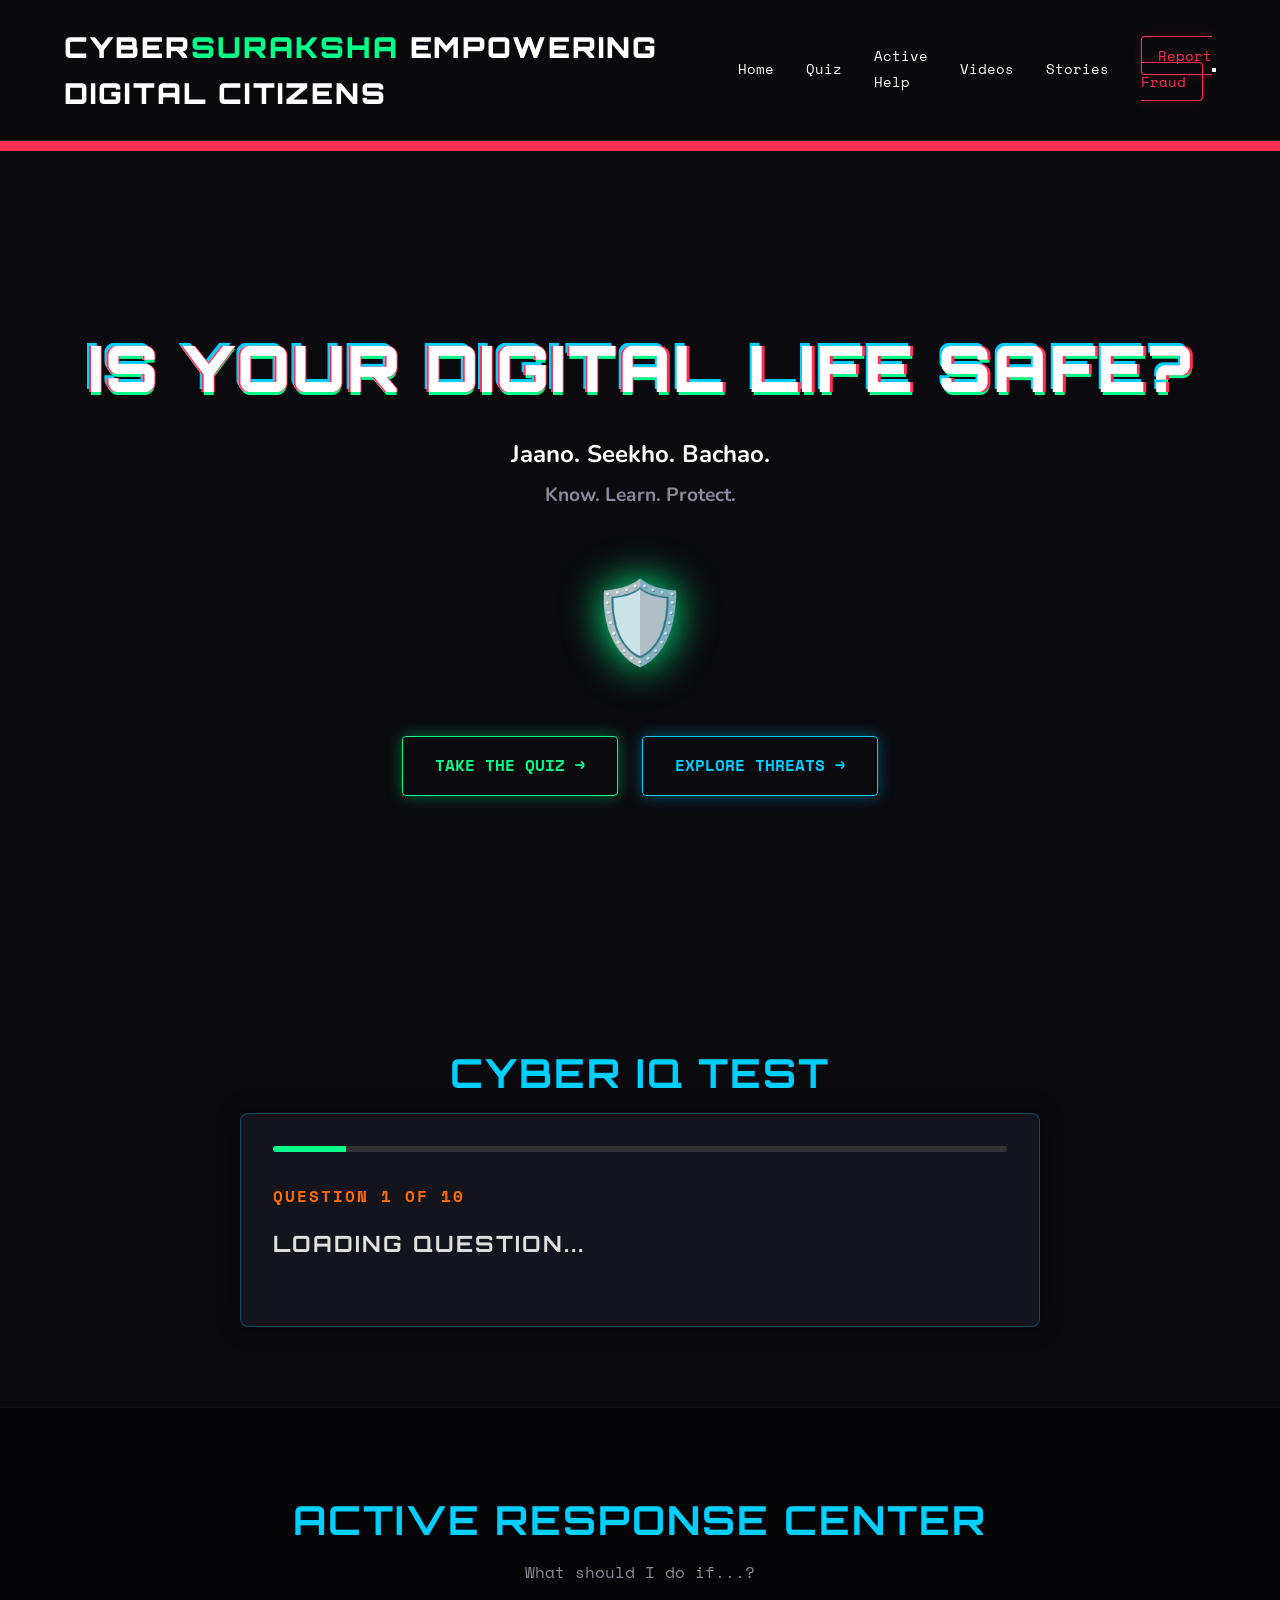
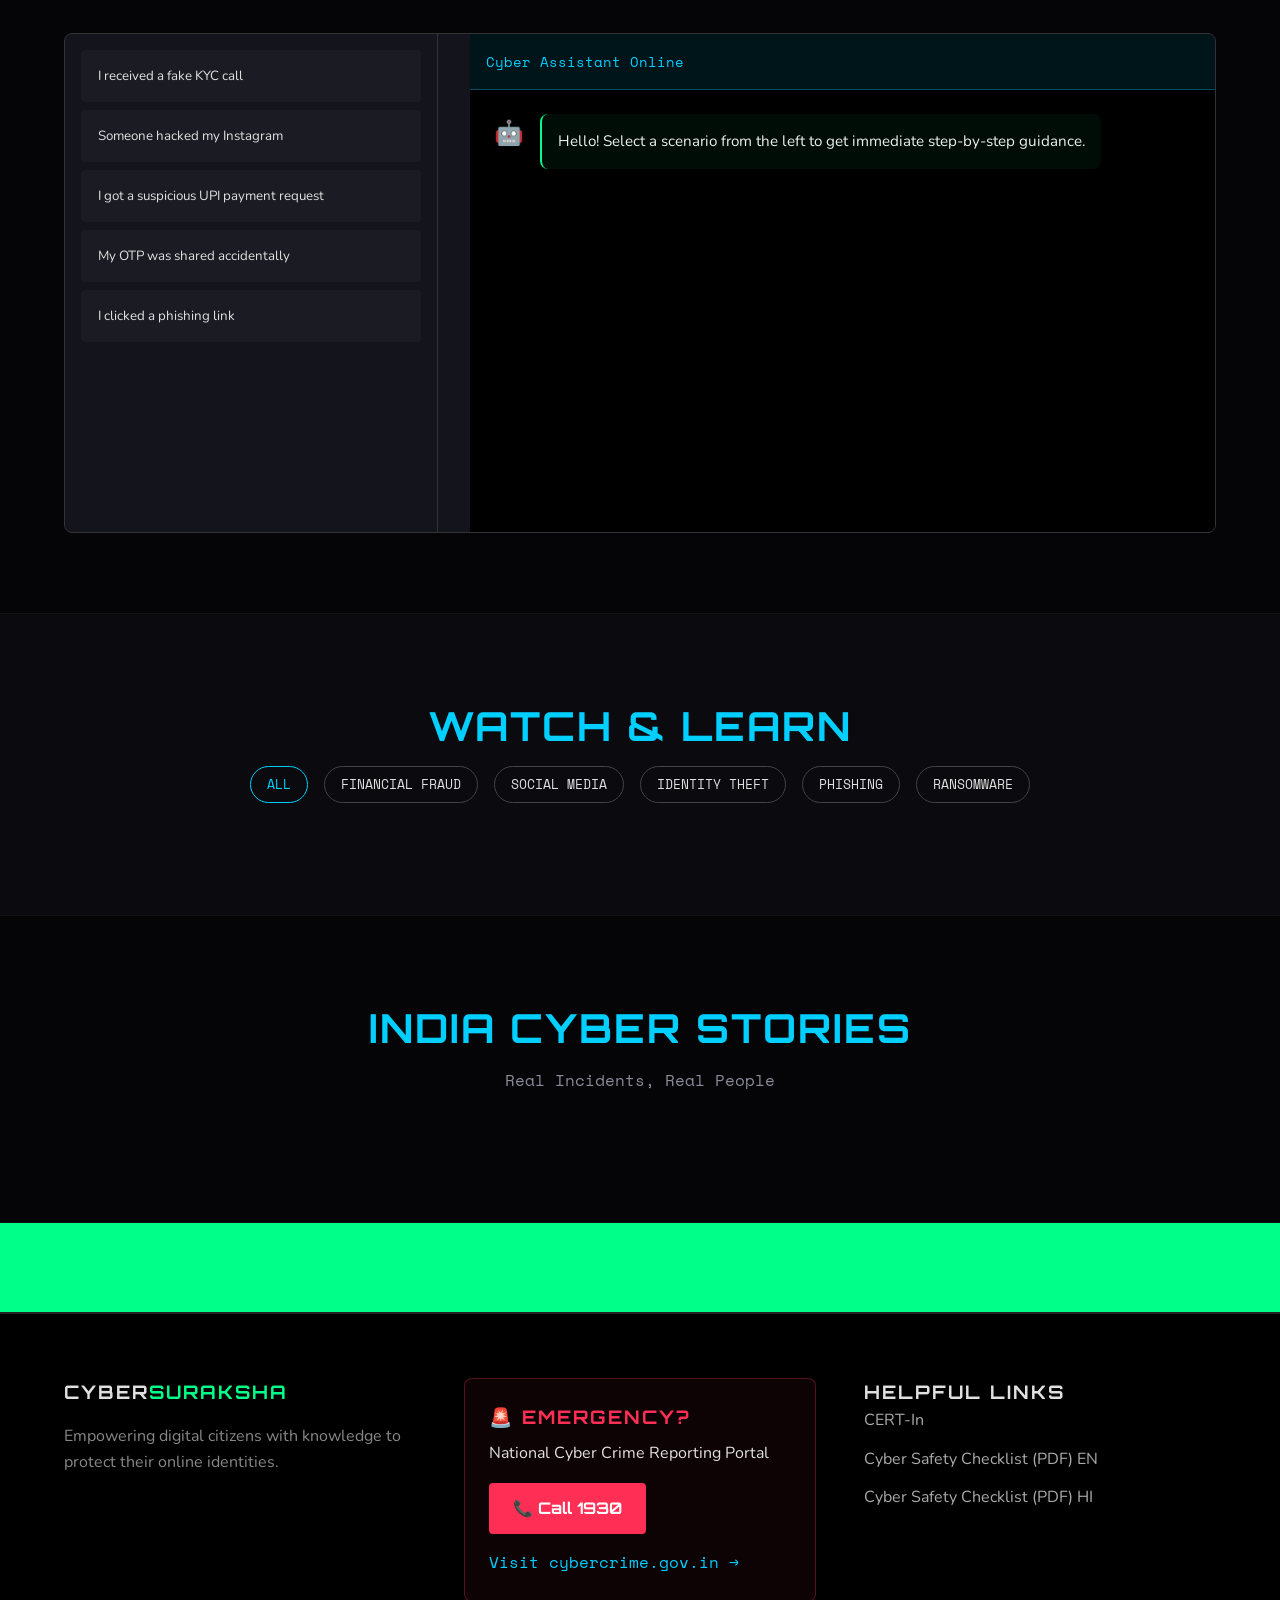
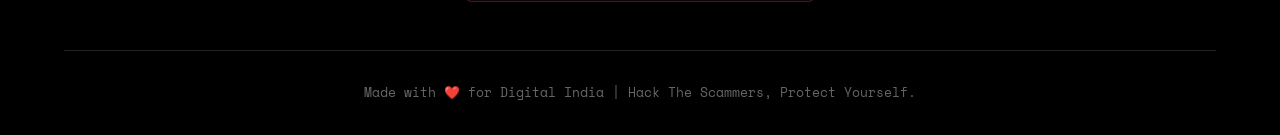
==== index.html @ 1063bbe3 "Move files to root for GitHub Pages" ====
<!DOCTYPE html>
<html lang="en">
<head>
  <!-- Character Encoding and Viewport -->
  <meta charset="UTF-8">
  <meta name="viewport" content="width=device-width, initial-scale=1.0">
  
  <!-- SEO and Meta Information -->
  <title>CyberSuraksha | Is Your Digital Life Safe?</title>
  <meta name="description" content="CyberSuraksha empowers digital citizens with knowledge to protect their online identities. Take our Cyber IQ test, learn about digital threats, and get instant help with cyber emergencies.">
  <meta name="keywords" content="cybersecurity, digital safety, phishing prevention, cyber fraud, India cybercrime">
  <meta name="author" content="CyberSuraksha Team">
  <meta name="theme-color" content="#1a1a2e">
  
  <!-- Favicon -->
  <link rel="icon" type="image/x-icon" href="favicon.ico">
  <link rel="apple-touch-icon" href="favicon.ico">
  
  <!-- Open Graph Meta Tags for Social Sharing -->
  <meta property="og:title" content="CyberSuraksha | Is Your Digital Life Safe?">
  <meta property="og:description" content="Learn cybersecurity tips and protect yourself from digital threats.">
  <meta property="og:type" content="website">
  
  <!-- Preconnect to External Fonts for Performance -->
  <link rel="preconnect" href="https://fonts.googleapis.com">
  <link rel="preconnect" href="https://fonts.gstatic.com" crossorigin>
  <link href="https://fonts.googleapis.com/css2?family=Orbitron:wght@400;700;900&family=Space+Mono:ital,wght@0,400;0,700;1,400&family=Nunito:wght@300;400;600;800&display=swap" rel="stylesheet">
  
  <!-- Font Awesome Icons -->
  <link rel="stylesheet" href="https://cdnjs.cloudflare.com/ajax/libs/font-awesome/6.4.0/css/all.min.css" integrity="sha512-..." crossorigin="anonymous">
  
  <!-- Main Stylesheet -->
  <link rel="stylesheet" href="style.css">
  
  <!-- Skip to Main Content Link for Accessibility -->
  <style>
    .skip-to-main {
      position: absolute;
      top: -40px;
      left: 0;
      background: #000;
      color: white;
      padding: 8px;
      text-decoration: none;
      z-index: 100;
    }
    .skip-to-main:focus {
      top: 0;
    }
  </style>
</head>
<body>
  <!-- Skip to Main Content Link -->
  <a href="#main-content" class="skip-to-main">Skip to main content</a>
  
  <!-- Matrix Background Canvas -->
  <canvas id="matrixCanvas" aria-hidden="true"></canvas>

  <!-- Navigation Bar with Semantic HTML and Accessibility -->
  <nav class="navbar" role="navigation" aria-label="Main navigation">
    <div class="logo-container">
      <header>
        <h1 id="site-logo" class="logo">
          Cyber<span class="accent">Suraksha</span>
          <span class="tagline">Empowering Digital Citizens</span>
        </h1>
      </header>
    </div>
    
    <!-- Navigation Links -->
    <ul class="nav-links" role="menubar">
      <li role="none"><a href="#home" role="menuitem">Home</a></li>
      <li role="none"><a href="#quiz" role="menuitem">Quiz</a></li>
      <li role="none"><a href="#help" role="menuitem">Active Help</a></li>
      <li role="none"><a href="#videos" role="menuitem">Videos</a></li>
      <li role="none"><a href="#stories" role="menuitem">Stories</a></li>
      <li role="none"><a href="#report" class="btn-report" role="menuitem">Report Fraud</a></li>
    </ul>
    
    <!-- Mobile Menu Toggle with ARIA -->
    <button class="menu-toggle" id="mobile-menu" aria-label="Toggle mobile menu" aria-expanded="false" aria-controls="nav-links">
      <span class="bar" aria-hidden="true"></span>
      <span class="bar" aria-hidden="true"></span>
      <span class="bar" aria-hidden="true"></span>
    </button>
  </nav>

  <!-- News Ticker Section with Dynamic Data -->
  <div class="ticker-wrap" role="region" aria-label="Cyber security alerts" aria-live="polite">
    <div class="ticker" id="ticker" data-ticker-items='[
      {"emoji": "🚨", "text": "₹1.25 lakh crore lost to cybercrime in India in 2023."},
      {"emoji": "⚠️", "text": "Phishing attacks increased by 45% this year."},
      {"emoji": "🔐", "text": "Never share your OTP with anyone, not even bank officials."},
      {"emoji": "🛑", "text": "Verify UPI IDs before making any payments."
    ]'>
      <!-- Ticker items will be generated dynamically by JavaScript -->
    </div>
  </div>

  <!-- Main Content Area -->
  <main id="main-content">
    
    <!-- Hero Section -->
    <section id="home" class="hero" role="region" aria-label="Hero section">
      <div class="hero-content">
        <h1 class="glitch" data-text="Is Your Digital Life Safe?" tabindex="0">Is Your Digital Life Safe?</h1>
        <h2 class="subheadline">Jaano. Seekho. Bachao. <br> <span class="dim">Know. Learn. Protect.</span></h2>
        <div class="shield-container">
          <div class="shield-icon glow" role="img" aria-label="Security shield icon">🛡️</div>
        </div>
        <div class="cta-group">
          <a href="#quiz" class="btn btn-primary" aria-label="Take the Cyber IQ Quiz">Take the Quiz →</a>
          <a href="#videos" class="btn btn-secondary" aria-label="Explore cyber threats and solutions">Explore Threats →</a>
        </div>
      </div>
    </section>

    <!-- Quiz Section -->
    <section id="quiz" class="section" role="region" aria-label="Cyber IQ Test quiz">
      <div class="container">
        <h2 class="section-title">Cyber IQ Test</h2>
        <div class="quiz-container">
          <div class="progress-bar-container">
            <div class="progress-bar" id="quiz-progress" role="progressbar" aria-valuenow="0" aria-valuemin="0" aria-valuemax="100" aria-label="Quiz progress"></div>
          </div>
          <div id="quiz-content">
            <div class="question-header">
              <h3>Question <span id="q-num" aria-live="polite">1</span> of 10</h3>
            </div>
            <h4 id="question-text" class="question-text" role="heading" aria-level="4">Loading question...</h4>
            <div id="options-container" class="options-grid" role="group" aria-label="Quiz answer options"></div>
            <div id="feedback" class="feedback hidden" role="alert" aria-live="assertive"></div>
          </div>
          <div id="quiz-result" class="hidden" role="region" aria-label="Quiz results"></div>
        </div>
      </div>
    </section>

    <!-- Active Response Center (Chatbot Section) -->
    <section id="help" class="section alt-bg" role="region" aria-label="Cyber response assistance">
      <div class="container">
        <h2 class="section-title">Active Response Center</h2>
        <p class="section-subtitle">What should I do if...?</p>
        
        <div class="chatbot-ui">
          <!-- Scenario Buttons with Semantic Grouping -->
          <div class="scenarios" role="group" aria-label="Cyber emergency scenarios">
            <button class="scenario-btn" data-scenario="kyc" aria-label="Get help if you received a fake KYC call">I received a fake KYC call</button>
            <button class="scenario-btn" data-scenario="insta" aria-label="Get help if someone hacked your Instagram">Someone hacked my Instagram</button>
            <button class="scenario-btn" data-scenario="upi" aria-label="Get help for suspicious UPI payment request">I got a suspicious UPI payment request</button>
            <button class="scenario-btn" data-scenario="otp" aria-label="Get help if your OTP was shared accidentally">My OTP was shared accidentally</button>
            <button class="scenario-btn" data-scenario="link" aria-label="Get help if you clicked a phishing link">I clicked a phishing link</button>
          </div>
          
          <!-- Chat Window -->
          <div class="chat-window">
            <div class="chat-header">Cyber Assistant Online</div>
            <div class="chat-messages" id="chat-messages" role="log" aria-label="Chat conversation">
              <div class="msg ai-msg" role="article">
                <span class="avatar" aria-label="AI assistant icon">🤖</span>
                <div class="msg-content">Hello! Select a scenario from the left to get immediate step-by-step guidance.</div>
              </div>
            </div>
            <div class="typing-indicator hidden" id="typing-indicator" aria-hidden="true" aria-label="AI is typing">
              <span></span><span></span><span></span>
            </div>
          </div>
        </div>
      </div>
    </section>

    <!-- Watch & Learn Videos Section -->
    <section id="videos" class="section" role="region" aria-label="Educational videos">
      <div class="container">
        <h2 class="section-title">Watch & Learn</h2>
        
        <!-- Filter Buttons with Accessibility -->
        <div class="filter-bar" role="toolbar" aria-label="Video category filters">
          <button class="filter-btn active" data-filter="all" aria-pressed="true">All</button>
          <button class="filter-btn" data-filter="financial" aria-pressed="false">Financial Fraud</button>
          <button class="filter-btn" data-filter="social" aria-pressed="false">Social Media</button>
          <button class="filter-btn" data-filter="identity" aria-pressed="false">Identity Theft</button>
          <button class="filter-btn" data-filter="phishing" aria-pressed="false">Phishing</button>
          <button class="filter-btn" data-filter="ransomware" aria-pressed="false">Ransomware</button>
        </div>

        <!-- Video Grid with Lazy Loading Support -->
        <div class="video-grid" id="video-grid" role="region" aria-label="Video content grid">
          <!-- Videos will be loaded dynamically with lazy loading -->
        </div>
      </div>
    </section>

    <!-- India Cyber Stories Section -->
    <section id="stories" class="section alt-bg" role="region" aria-label="Cyber crime stories from India">
      <div class="container">
        <h2 class="section-title">India Cyber Stories</h2>
        <p class="section-subtitle">Real Incidents, Real People</p>
        <div class="stories-layout">
          <div class="stories-feed" id="stories-feed" role="feed" aria-label="Stories feed">
            <!-- Stories will be loaded dynamically -->
          </div>
        </div>
      </div>
    </section>

    <!-- Tips Carousel Section -->
    <section class="tips-carousel-section" role="region" aria-label="Cyber safety tips carousel">
      <div class="tips-track" id="tips-track" role="region" aria-label="Scrollable tips">
        <!-- Tips will be loaded dynamically -->
      </div>
    </section>

  </main>

  <!-- Footer with Contact and Resources -->
  <footer id="report" class="footer" role="contentinfo">
    <div class="container">
      <div class="footer-grid">
        
        <!-- Branding Section -->
        <div class="footer-col branding">
          <h3>Cyber<span class="accent">Suraksha</span></h3>
          <p>Empowering digital citizens with knowledge to protect their online identities.</p>
        </div>
        
        <!-- Emergency Contact Section -->
        <div class="footer-col red-alert">
          <h3>🚨 Emergency?</h3>
          <p>National Cyber Crime Reporting Portal</p>
          <a href="tel:1930" class="btn-call" aria-label="Call India's cyber crime hotline 1930">📞 Call 1930</a>
          <br>
          <a href="https://cybercrime.gov.in" target="_blank" rel="noopener noreferrer" class="report-link" aria-label="Visit official cybercrime reporting portal">Visit cybercrime.gov.in →</a>
        </div>
        
        <!-- Resources Links Section -->
        <div class="footer-col resources">
          <h3>Helpful Links</h3>
          <ul>
            <li><a href="https://www.cert-in.org.in/" target="_blank" rel="noopener noreferrer" aria-label="Visit CERT-In official website">CERT-In</a></li>
            <li><a href="assets/documents/cyber-safety-checklist-en.pdf" download aria-label="Download Cyber Safety Checklist in English">Cyber Safety Checklist (PDF) EN</a></li>
            <li><a href="assets/documents/cyber-safety-checklist-hi.pdf" download aria-label="Download Cyber Safety Checklist in Hindi">Cyber Safety Checklist (PDF) HI</a></li>
          </ul>
        </div>
      </div>
      
      <!-- Footer Bottom -->
      <div class="footer-bottom">
        <p>Made with ❤️ for Digital India | Hack The Scammers, Protect Yourself.</p>
      </div>
    </div>
  </footer>

  <!-- Main JavaScript File -->
  <script src="script.js"></script>
</body>
</html>
---- style.css ----
:root {
  --bg-dark: #0a0a0f;
  --bg-darker: #050508;
  --bg-panel: #14141d;
  --neon-green: #00ff88;
  --neon-blue: #00cfff;
  --neon-orange: #ff6b00;
  --neon-red: #ff2e55;
  --text-main: #e0e0e0;
  --text-dim: #8b8b99;
  
  --font-display: 'Orbitron', sans-serif;
  --font-mono: 'Space Mono', monospace;
  --font-body: 'Nunito', sans-serif;
}

* {
  margin: 0;
  padding: 0;
  box-sizing: border-box;
  scroll-behavior: smooth;
}

body {
  background-color: var(--bg-dark);
  color: var(--text-main);
  font-family: var(--font-body);
  overflow-x: hidden;
  line-height: 1.6;
}

canvas#matrixCanvas {
  position: fixed;
  top: 0;
  left: 0;
  width: 100vw;
  height: 100vh;
  z-index: -1;
  opacity: 0.15;
}

h1, h2, h3, h4, .logo {
  font-family: var(--font-display);
  text-transform: uppercase;
  letter-spacing: 2px;
}

.accent { color: var(--neon-green); }

.ticker-wrap {
  width: 100%;
  background: var(--neon-red);
  color: #fff;
  padding: 5px 0;
  overflow: hidden;
  position: relative;
  font-family: var(--font-mono);
  font-size: 0.85rem;
  z-index: 100;
}

.ticker {
  display: flex;
  white-space: nowrap;
  animation: ticker 35s linear infinite;
}

.ticker__item { padding: 0 4rem; }

@keyframes ticker {
  0% { transform: translateX(100%); }
  100% { transform: translateX(-100%); }
}

.navbar {
  display: flex;
  justify-content: space-between;
  align-items: center;
  padding: 1.5rem 5%;
  background: rgba(10, 10, 15, 0.9);
  backdrop-filter: blur(10px);
  position: sticky;
  top: 0;
  z-index: 999;
  border-bottom: 1px solid rgba(0, 255, 136, 0.2);
}

.logo { font-size: 1.8rem; font-weight: 900; color: #fff; }

.nav-links {
  display: flex;
  list-style: none;
  gap: 2rem;
  align-items: center;
}

.nav-links a {
  color: #fff;
  text-decoration: none;
  font-family: var(--font-mono);
  font-size: 0.9rem;
  transition: color 0.3s;
}

.nav-links a:hover { color: var(--neon-blue); }

.btn-report {
  background: transparent;
  border: 1px solid var(--neon-red);
  padding: 0.5rem 1rem;
  color: var(--neon-red) !important;
  border-radius: 4px;
  box-shadow: 0 0 10px rgba(255, 46, 85, 0.2);
  transition: all 0.3s ease;
}

.btn-report:hover {
  background: var(--neon-red);
  color: #fff !important;
  box-shadow: 0 0 20px rgba(255, 46, 85, 0.6);
}

.hero {
  min-height: 90vh;
  display: flex;
  align-items: center;
  justify-content: center;
  text-align: center;
  padding: 2rem;
}

.glitch {
  font-size: 4rem;
  font-weight: 900;
  color: #fff;
  position: relative;
  text-shadow: 0.05em 0 0 var(--neon-red), -0.025em -0.05em 0 var(--neon-blue),
               0.025em 0.05em 0 var(--neon-green);
  animation: glitch 2.5s infinite;
}

.glitch::before, .glitch::after {
  content: attr(data-text);
  position: absolute;
  top: 0;
  left: 0;
  width: 100%;
  height: 100%;
}

.glitch::before {
  left: 2px;
  text-shadow: -2px 0 var(--neon-red);
  clip: rect(24px, 550px, 90px, 0);
  animation: glitch-anim 3s infinite linear alternate-reverse;
}

.glitch::after {
  left: -2px;
  text-shadow: -2px 0 var(--neon-blue);
  clip: rect(85px, 550px, 140px, 0);
  animation: glitch-anim 2.5s infinite linear alternate-reverse;
}

@keyframes glitch-anim {
  0% { clip: rect(2px, 9999px, 80px, 0); }
  20% { clip: rect(62px, 9999px, 12px, 0); }
  40% { clip: rect(102px, 9999px, 40px, 0); }
  60% { clip: rect(15px, 9999px, 90px, 0); }
  80% { clip: rect(88px, 9999px, 5px, 0); }
  100% { clip: rect(33px, 9999px, 110px, 0); }
}

.subheadline {
  font-family: var(--font-body);
  font-size: 1.5rem;
  margin-top: 1rem;
  color: #fff;
  text-transform: none;
  letter-spacing: normal;
}

.subheadline .dim {
  color: var(--text-dim);
  font-size: 1.2rem;
}

.shield-container { margin: 3rem 0; }

.shield-icon {
  font-size: 5rem;
  display: inline-block;
  filter: drop-shadow(0 0 20px var(--neon-green));
  animation: pulse 2s infinite;
}

@keyframes pulse {
  0% { transform: scale(1); filter: drop-shadow(0 0 20px rgba(0,255,136,0.6)); }
  50% { transform: scale(1.1); filter: drop-shadow(0 0 40px rgba(0,255,136,1)); }
  100% { transform: scale(1); filter: drop-shadow(0 0 20px rgba(0,255,136,0.6)); }
}

.cta-group {
  display: flex;
  gap: 1.5rem;
  justify-content: center;
}

.btn {
  padding: 1rem 2rem;
  font-family: var(--font-mono);
  font-weight: 700;
  text-decoration: none;
  text-transform: uppercase;
  border-radius: 4px;
  transition: all 0.3s;
  cursor: pointer;
}

.btn-primary {
  background: transparent;
  color: var(--neon-green);
  border: 1px solid var(--neon-green);
  box-shadow: 0 0 15px rgba(0, 255, 136, 0.4);
}

.btn-primary:hover {
  background: var(--neon-green);
  color: var(--bg-dark);
  box-shadow: 0 0 30px rgba(0, 255, 136, 0.8);
}

.btn-secondary {
  background: transparent;
  color: var(--neon-blue);
  border: 1px solid var(--neon-blue);
  box-shadow: 0 0 15px rgba(0, 207, 255, 0.4);
}

.btn-secondary:hover {
  background: var(--neon-blue);
  color: var(--bg-dark);
  box-shadow: 0 0 30px rgba(0, 207, 255, 0.8);
}

.section { padding: 5rem 5%; }

.alt-bg {
  background: var(--bg-darker);
  border-top: 1px solid rgba(255,255,255,0.05);
  border-bottom: 1px solid rgba(255,255,255,0.05);
}

.container { max-width: 1200px; margin: 0 auto; }

.section-title {
  font-size: 2.5rem;
  text-align: center;
  margin-bottom: 0.5rem;
  color: var(--neon-blue);
}

.section-subtitle {
  text-align: center;
  color: var(--text-dim);
  font-family: var(--font-mono);
  margin-bottom: 3rem;
}

.quiz-container {
  background: var(--bg-panel);
  border: 1px solid rgba(0, 207, 255, 0.3);
  border-radius: 8px;
  padding: 2rem;
  max-width: 800px;
  margin: 0 auto;
  box-shadow: 0 0 20px rgba(0,0,0,0.5);
}

.progress-bar-container {
  height: 6px;
  background: #333;
  border-radius: 3px;
  margin-bottom: 2rem;
  overflow: hidden;
}

.progress-bar {
  height: 100%;
  background: var(--neon-green);
  width: 10%;
  transition: width 0.4s ease;
}

.question-header h3 {
  font-family: var(--font-mono);
  font-size: 1rem;
  color: var(--neon-orange);
  margin-bottom: 1rem;
}

.question-text { font-size: 1.4rem; margin-bottom: 2rem; }

.options-grid { display: grid; grid-template-columns: 1fr 1fr; gap: 1rem; }

.option-btn {
  background: rgba(255,255,255,0.05);
  border: 1px solid rgba(255,255,255,0.1);
  color: #fff;
  padding: 1rem;
  border-radius: 4px;
  font-family: var(--font-body);
  font-size: 1rem;
  cursor: pointer;
  text-align: left;
  transition: all 0.2s;
}

.option-btn:hover {
  background: rgba(0, 207, 255, 0.1);
  border-color: var(--neon-blue);
}

.option-btn.correct { background: rgba(0, 255, 136, 0.2); border-color: var(--neon-green); }
.option-btn.wrong { background: rgba(255, 46, 85, 0.2); border-color: var(--neon-red); animation: shake 0.5s; }

.feedback { margin-top: 1.5rem; padding: 1rem; border-radius: 4px; font-family: var(--font-mono); display: none; }
.feedback:not(.hidden) { display: block; }
.feedback.correct { background: rgba(0, 255, 136, 0.1); color: var(--neon-green); border-left: 4px solid var(--neon-green); }
.feedback.wrong { background: rgba(255, 46, 85, 0.1); color: var(--neon-red); border-left: 4px solid var(--neon-red); }

@keyframes shake {
  0%, 100% { transform: translateX(0); }
  25% { transform: translateX(-10px); }
  50% { transform: translateX(10px); }
  75% { transform: translateX(-10px); }
}

#quiz-result { text-align: center; }
.score-badge { font-family: var(--font-display); font-size: 2rem; color: var(--neon-green); margin: 1rem 0; text-shadow: 0 0 10px rgba(0,255,136,0.5); }
.share-buttons { display: flex; gap: 1rem; justify-content: center; margin-top: 2rem; }
.share-buttons .btn { border-color: #555; background: #222; color: #fff; }
.share-buttons .btn:hover { background: #333; }

.chatbot-ui {
  display: grid;
  grid-template-columns: 1fr 2fr;
  gap: 2rem;
  background: var(--bg-panel);
  border: 1px solid #333;
  border-radius: 8px;
  overflow: hidden;
  height: 500px;
}

.scenarios {
  padding: 1rem;
  border-right: 1px solid #333;
  display: flex;
  flex-direction: column;
  gap: 0.5rem;
  overflow-y: auto;
}

.scenario-btn {
  background: rgba(255,255,255,0.03);
  border: 1px solid transparent;
  color: var(--text-main);
  text-align: left;
  padding: 1rem;
  border-radius: 4px;
  cursor: pointer;
  transition: all 0.3s;
  font-family: var(--font-body);
}

.scenario-btn:hover, .scenario-btn.active {
  background: rgba(255, 107, 0, 0.1);
  border-color: var(--neon-orange);
  color: var(--neon-orange);
}

.chat-window { display: flex; flex-direction: column; background: #000; }
.chat-header {
  padding: 1rem;
  background: rgba(0, 207, 255, 0.1);
  border-bottom: 1px solid rgba(0, 207, 255, 0.3);
  font-family: var(--font-mono);
  color: var(--neon-blue);
  font-size: 0.9rem;
}

.chat-messages {
  flex: 1;
  padding: 1.5rem;
  overflow-y: auto;
  display: flex;
  flex-direction: column;
  gap: 1rem;
}

.msg { display: flex; gap: 1rem; align-items: flex-start; }
.msg-content { background: #222; padding: 1rem; border-radius: 8px; font-size: 0.95rem; line-height: 1.5; color: #eee; }
.ai-msg .msg-content { background: rgba(0, 255, 136, 0.05); border-left: 2px solid var(--neon-green); }
.user-msg { flex-direction: row-reverse; }
.user-msg .msg-content { background: rgba(0, 207, 255, 0.1); border-right: 2px solid var(--neon-blue); }
.avatar { font-size: 1.5rem; }

.typing-indicator { display: flex; gap: 5px; padding: 1rem 1.5rem; }
.typing-indicator span {
  width: 8px;
  height: 8px;
  background: var(--neon-green);
  border-radius: 50%;
  animation: typing 1.4s infinite ease-in-out both;
}
.typing-indicator span:nth-child(1) { animation-delay: -0.32s; }
.typing-indicator span:nth-child(2) { animation-delay: -0.16s; }
@keyframes typing { 0%, 80%, 100% { transform: scale(0); } 40% { transform: scale(1); } }
.hidden { display: none !important; }

.filter-bar { display: flex; justify-content: center; gap: 1rem; margin-bottom: 2rem; flex-wrap: wrap; }
.filter-btn {
  background: transparent;
  border: 1px solid #444;
  color: var(--text-main);
  padding: 0.5rem 1rem;
  border-radius: 20px;
  cursor: pointer;
  transition: all 0.3s;
  font-family: var(--font-mono);
  text-transform: uppercase;
  font-size: 0.8rem;
}
.filter-btn.active, .filter-btn:hover { border-color: var(--neon-blue); color: var(--neon-blue); }

.video-grid { display: grid; grid-template-columns: repeat(auto-fill, minmax(300px, 1fr)); gap: 2rem; }
.video-card { background: var(--bg-panel); border: 1px solid #222; border-radius: 8px; overflow: hidden; transition: transform 0.3s, box-shadow 0.3s; }
.video-card:hover { transform: translateY(-5px); box-shadow: 0 5px 15px rgba(0, 207, 255, 0.2); border-color: rgba(0, 207, 255, 0.5); }
.vid-thumb { width: 100%; height: 180px; background-size: cover; background-position: center; position: relative; display: flex; align-items: center; justify-content: center; }
.vid-thumb::after { content: '▶'; font-size: 3rem; color: rgba(255,255,255,0.8); text-shadow: 0 0 10px #000; transition: color 0.3s; }
.video-card:hover .vid-thumb::after { color: var(--neon-red); }
.vid-badge { position: absolute; bottom: 10px; right: 10px; background: rgba(0,0,0,0.8); color: #fff; font-family: var(--font-mono); font-size: 0.8rem; padding: 2px 6px; border-radius: 4px; }
.vid-info { padding: 1.5rem; }
.vid-info h3 { font-size: 1.1rem; margin-bottom: 0.5rem; font-family: var(--font-body); text-transform: none; color: #fff; }
.vid-info p { color: var(--text-dim); font-size: 0.9rem; margin-bottom: 1rem; }

.stories-feed { display: grid; grid-template-columns: repeat(auto-fill, minmax(350px, 1fr)); gap: 2rem; }
.story-card { background: #111; border-left: 4px solid var(--neon-orange); padding: 1.5rem; border-radius: 0 8px 8px 0; }
.story-tags { display: flex; gap: 0.5rem; margin-bottom: 1rem; }
.tag { font-family: var(--font-mono); font-size: 0.75rem; padding: 2px 8px; border-radius: 12px; }
.tag.state { background: rgba(0,207,255,0.1); color: var(--neon-blue); }
.tag.threat { background: rgba(255,107,0,0.1); color: var(--neon-orange); }
.story-card h3 { font-size: 1.2rem; margin-bottom: 1rem; font-family: var(--font-body); text-transform: none; }
.story-card p { font-size: 0.9rem; color: #aaa; margin-bottom: 1rem; }
.read-more { color: var(--neon-orange); text-decoration: none; font-family: var(--font-mono); font-size: 0.9rem; border-bottom: 1px dashed var(--neon-orange); }

.tips-carousel-section { background: var(--neon-green); padding: 2rem 0; overflow: hidden; position: relative; white-space: nowrap; }
.tips-track { display: inline-flex; gap: 3rem; animation: scroll-tips 30s linear infinite; }
.tip-card { background: rgba(0,0,0,0.9); color: #fff; padding: 1rem 2rem; border-radius: 30px; display: inline-flex; align-items: center; gap: 1rem; min-width: 300px; }
.tip-icon { font-size: 1.5rem; }
.tip-text h4 { font-family: var(--font-mono); font-size: 1rem; color: var(--neon-green); text-transform: none; margin-bottom: 0px; }
.tip-text p { font-size: 0.8rem; color: #ccc; margin: 0; white-space: normal; line-height: 1.2;}
@keyframes scroll-tips { 0% { transform: translateX(0); } 100% { transform: translateX(-50%); } }

.footer { background: #000; padding: 4rem 5% 2rem; border-top: 2px solid #222; }
.footer-grid { display: grid; grid-template-columns: repeat(auto-fit, minmax(250px, 1fr)); gap: 3rem; margin-bottom: 3rem; }
.footer-col.branding p { color: #888; margin-top: 1rem; }
.red-alert { background: rgba(255, 46, 85, 0.05); padding: 1.5rem; border: 1px solid rgba(255,46,85,0.3); border-radius: 8px; }
.red-alert h3 { color: var(--neon-red); margin-bottom: 0.5rem; }
.red-alert p { margin-bottom: 1rem; }
.btn-call { display: inline-block; background: var(--neon-red); color: #fff; padding: 0.8rem 1.5rem; border-radius: 4px; text-decoration: none; font-family: var(--font-display); font-weight: bold; margin-bottom: 1rem; }
.report-link { color: var(--neon-blue); text-decoration: none; font-family: var(--font-mono); }
.resources ul { list-style: none; }
.resources li { margin-bottom: 0.8rem; }
.resources a { color: #aaa; text-decoration: none; transition: color 0.3s; }
.resources a:hover { color: var(--neon-green); }
.footer-bottom { text-align: center; padding-top: 2rem; border-top: 1px solid #222; color: #666; font-family: var(--font-mono); font-size: 0.8rem; }

@media (max-width: 768px) {
  .glitch { font-size: 2.5rem; }
  .nav-links { display: none; }
  .chatbot-ui { grid-template-columns: 1fr; height: auto; }
  .scenarios { border-right: none; border-bottom: 1px solid #333; max-height: 200px; }
  .options-grid { grid-template-columns: 1fr; }
}
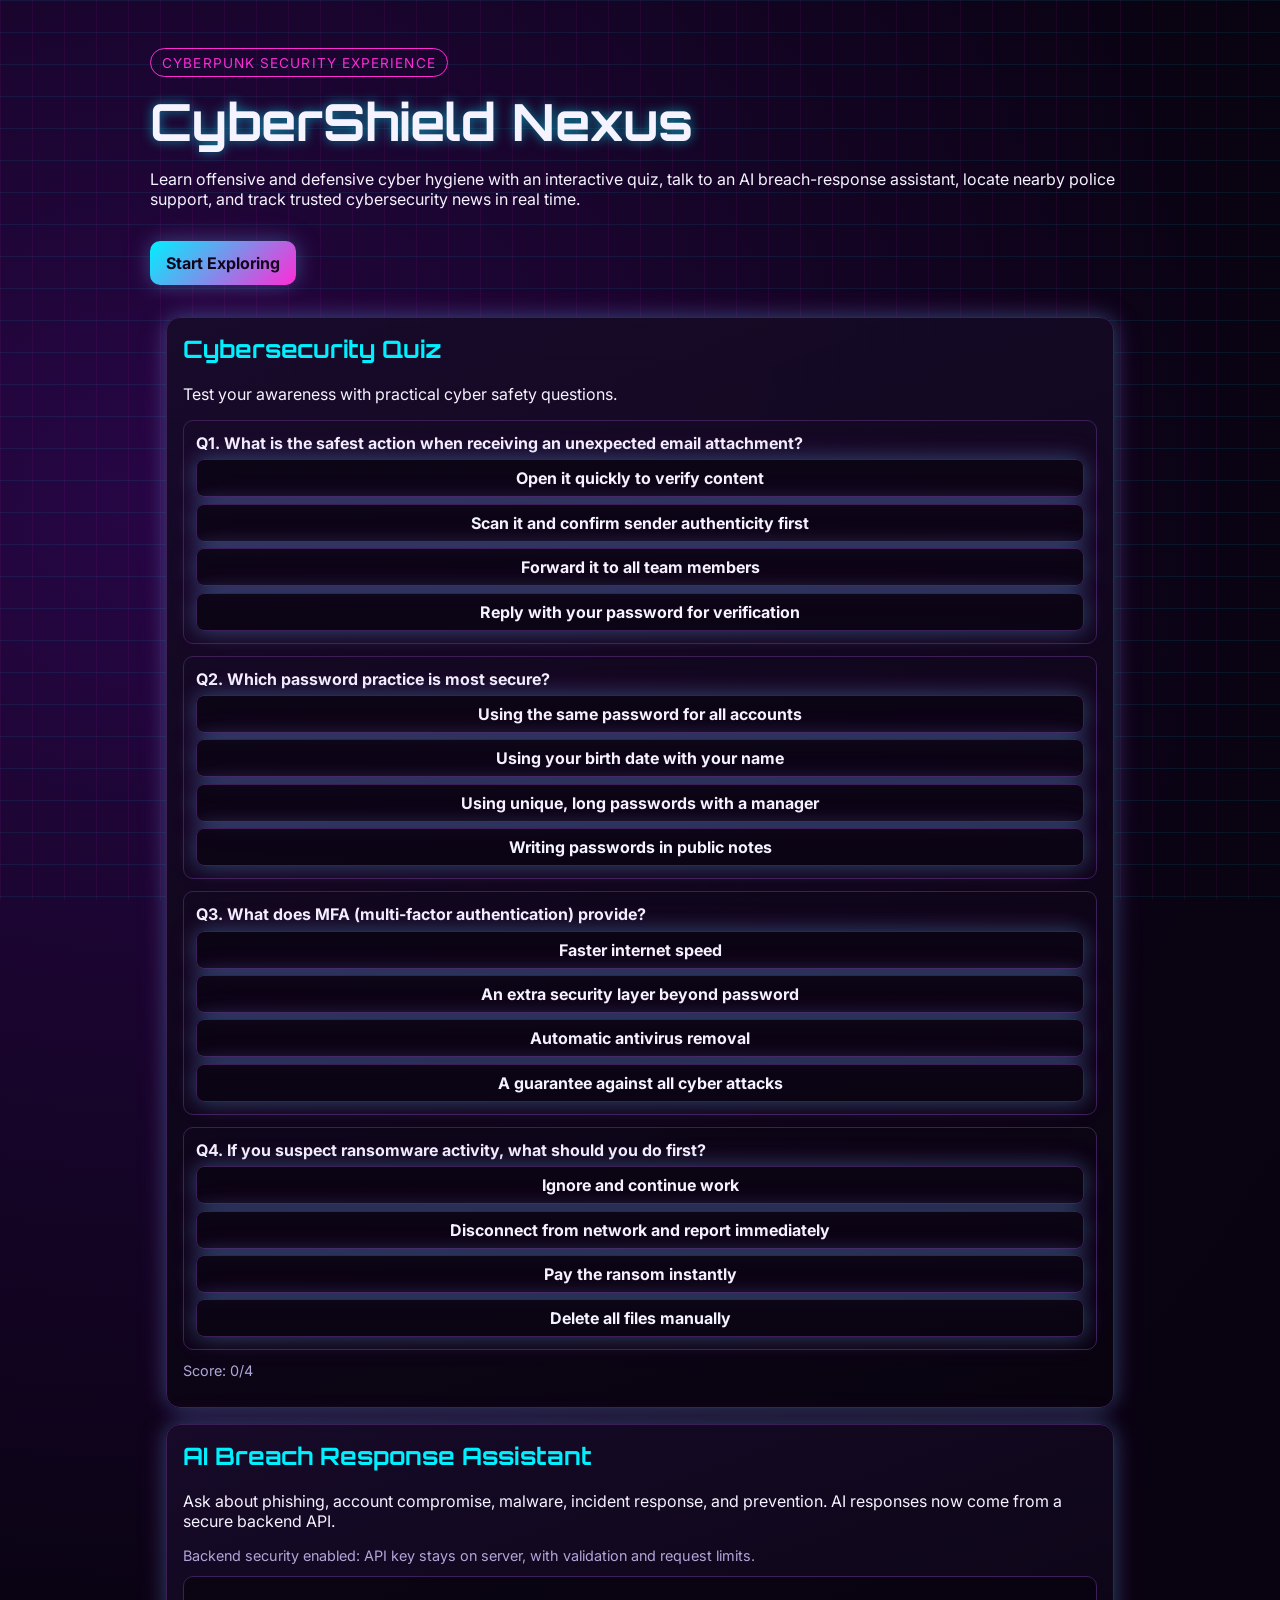
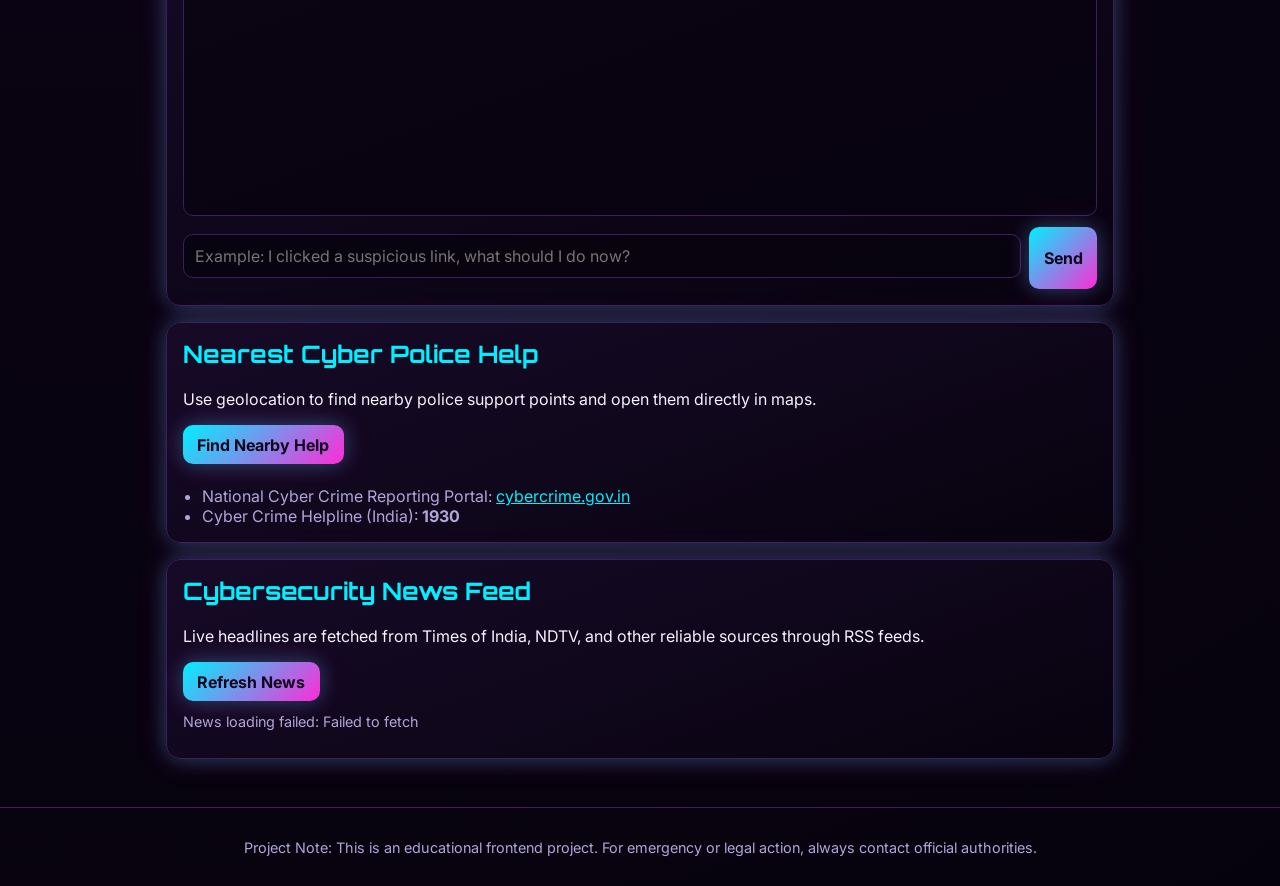
==== commit c9ae4f79: "Update index.html" ====
--- a/index.html
+++ b/index.html
@@ -1,257 +1,101 @@
-<!DOCTYPE html>
+<!doctype html>
 <html lang="en">
-<head>
-  <!-- Character Encoding and Viewport -->
-  <meta charset="UTF-8">
-  <meta name="viewport" content="width=device-width, initial-scale=1.0">
-  
-  <!-- SEO and Meta Information -->
-  <title>CyberSuraksha | Is Your Digital Life Safe?</title>
-  <meta name="description" content="CyberSuraksha empowers digital citizens with knowledge to protect their online identities. Take our Cyber IQ test, learn about digital threats, and get instant help with cyber emergencies.">
-  <meta name="keywords" content="cybersecurity, digital safety, phishing prevention, cyber fraud, India cybercrime">
-  <meta name="author" content="CyberSuraksha Team">
-  <meta name="theme-color" content="#1a1a2e">
-  
-  <!-- Favicon -->
-  <link rel="icon" type="image/x-icon" href="favicon.ico">
-  <link rel="apple-touch-icon" href="favicon.ico">
-  
-  <!-- Open Graph Meta Tags for Social Sharing -->
-  <meta property="og:title" content="CyberSuraksha | Is Your Digital Life Safe?">
-  <meta property="og:description" content="Learn cybersecurity tips and protect yourself from digital threats.">
-  <meta property="og:type" content="website">
-  
-  <!-- Preconnect to External Fonts for Performance -->
-  <link rel="preconnect" href="https://fonts.googleapis.com">
-  <link rel="preconnect" href="https://fonts.gstatic.com" crossorigin>
-  <link href="https://fonts.googleapis.com/css2?family=Orbitron:wght@400;700;900&family=Space+Mono:ital,wght@0,400;0,700;1,400&family=Nunito:wght@300;400;600;800&display=swap" rel="stylesheet">
-  
-  <!-- Font Awesome Icons -->
-  <link rel="stylesheet" href="https://cdnjs.cloudflare.com/ajax/libs/font-awesome/6.4.0/css/all.min.css" integrity="sha512-..." crossorigin="anonymous">
-  
-  <!-- Main Stylesheet -->
-  <link rel="stylesheet" href="style.css">
-  
-  <!-- Skip to Main Content Link for Accessibility -->
-  <style>
-    .skip-to-main {
-      position: absolute;
-      top: -40px;
-      left: 0;
-      background: #000;
-      color: white;
-      padding: 8px;
-      text-decoration: none;
-      z-index: 100;
-    }
-    .skip-to-main:focus {
-      top: 0;
-    }
-  </style>
-</head>
-<body>
-  <!-- Skip to Main Content Link -->
-  <a href="#main-content" class="skip-to-main">Skip to main content</a>
-  
-  <!-- Matrix Background Canvas -->
-  <canvas id="matrixCanvas" aria-hidden="true"></canvas>
+  <head>
+    <meta charset="UTF-8" />
+    <meta name="viewport" content="width=device-width, initial-scale=1.0" />
+    <title>CyberShield Nexus</title>
+    <link rel="preconnect" href="https://fonts.googleapis.com" />
+    <link rel="preconnect" href="https://fonts.gstatic.com" crossorigin />
+    <link
+      href="https://fonts.googleapis.com/css2?family=Inter:wght@400;500;700;800&family=Orbitron:wght@500;700;800&display=swap"
+      rel="stylesheet"
+    />
+    <link rel="stylesheet" href="./style.css" />
+  </head>
+  <body>
+    <div class="bg-grid"></div>
+    <header class="hero">
+      <div class="hero-content">
+        <p class="badge">CYBERPUNK SECURITY EXPERIENCE</p>
+        <h1>CyberShield Nexus</h1>
+        <p>
+          Learn offensive and defensive cyber hygiene with an interactive quiz, talk
+          to an AI breach-response assistant, locate nearby police support, and track
+          trusted cybersecurity news in real time.
+        </p>
+        <a href="#quiz" class="cta">Start Exploring</a>
+      </div>
+    </header>
 
-  <!-- Navigation Bar with Semantic HTML and Accessibility -->
-  <nav class="navbar" role="navigation" aria-label="Main navigation">
-    <div class="logo-container">
-      <header>
-        <h1 id="site-logo" class="logo">
-          Cyber<span class="accent">Suraksha</span>
-          <span class="tagline">Empowering Digital Citizens</span>
-        </h1>
-      </header>
-    </div>
-    
-    <!-- Navigation Links -->
-    <ul class="nav-links" role="menubar">
-      <li role="none"><a href="#home" role="menuitem">Home</a></li>
-      <li role="none"><a href="#quiz" role="menuitem">Quiz</a></li>
-      <li role="none"><a href="#help" role="menuitem">Active Help</a></li>
-      <li role="none"><a href="#videos" role="menuitem">Videos</a></li>
-      <li role="none"><a href="#stories" role="menuitem">Stories</a></li>
-      <li role="none"><a href="#report" class="btn-report" role="menuitem">Report Fraud</a></li>
-    </ul>
-    
-    <!-- Mobile Menu Toggle with ARIA -->
-    <button class="menu-toggle" id="mobile-menu" aria-label="Toggle mobile menu" aria-expanded="false" aria-controls="nav-links">
-      <span class="bar" aria-hidden="true"></span>
-      <span class="bar" aria-hidden="true"></span>
-      <span class="bar" aria-hidden="true"></span>
-    </button>
-  </nav>
+    <main class="container">
+      <section id="quiz" class="card">
+        <h2>Cybersecurity Quiz</h2>
+        <p>Test your awareness with practical cyber safety questions.</p>
+        <div id="quiz-container"></div>
+      </section>
 
-  <!-- News Ticker Section with Dynamic Data -->
-  <div class="ticker-wrap" role="region" aria-label="Cyber security alerts" aria-live="polite">
-    <div class="ticker" id="ticker" data-ticker-items='[
-      {"emoji": "🚨", "text": "₹1.25 lakh crore lost to cybercrime in India in 2023."},
-      {"emoji": "⚠️", "text": "Phishing attacks increased by 45% this year."},
-      {"emoji": "🔐", "text": "Never share your OTP with anyone, not even bank officials."},
-      {"emoji": "🛑", "text": "Verify UPI IDs before making any payments."
-    ]'>
-      <!-- Ticker items will be generated dynamically by JavaScript -->
-    </div>
-  </div>
+      <section id="ai-assistant" class="card">
+        <h2>AI Breach Response Assistant</h2>
+        <p>
+          Ask about phishing, account compromise, malware, incident response, and
+          prevention. AI responses now come from a secure backend API.
+        </p>
+        <div class="hint">
+          Backend security enabled: API key stays on server, with validation and
+          request limits.
+        </div>
+        <div class="chat-box" id="chat-box"></div>
+        <div class="chat-input-row">
+          <input
+            id="chat-input"
+            type="text"
+            placeholder="Example: I clicked a suspicious link, what should I do now?"
+          />
+          <button id="send-btn">Send</button>
+        </div>
+      </section>
 
-  <!-- Main Content Area -->
-  <main id="main-content">
-    
-    <!-- Hero Section -->
-    <section id="home" class="hero" role="region" aria-label="Hero section">
-      <div class="hero-content">
-        <h1 class="glitch" data-text="Is Your Digital Life Safe?" tabindex="0">Is Your Digital Life Safe?</h1>
-        <h2 class="subheadline">Jaano. Seekho. Bachao. <br> <span class="dim">Know. Learn. Protect.</span></h2>
-        <div class="shield-container">
-          <div class="shield-icon glow" role="img" aria-label="Security shield icon">🛡️</div>
-        </div>
-        <div class="cta-group">
-          <a href="#quiz" class="btn btn-primary" aria-label="Take the Cyber IQ Quiz">Take the Quiz →</a>
-          <a href="#videos" class="btn btn-secondary" aria-label="Explore cyber threats and solutions">Explore Threats →</a>
-        </div>
-      </div>
-    </section>
+      <section id="police" class="card">
+        <h2>Nearest Cyber Police Help</h2>
+        <p>
+          Use geolocation to find nearby police support points and open them directly
+          in maps.
+        </p>
+        <button id="locate-btn">Find Nearby Help</button>
+        <div id="location-result" class="result"></div>
+        <div id="stations-list" class="news-list"></div>
+        <ul class="resources">
+          <li>
+            National Cyber Crime Reporting Portal:
+            <a href="https://cybercrime.gov.in/" target="_blank" rel="noreferrer"
+              >cybercrime.gov.in</a
+            >
+          </li>
+          <li>
+            Cyber Crime Helpline (India): <strong>1930</strong>
+          </li>
+        </ul>
+      </section>
 
-    <!-- Quiz Section -->
-    <section id="quiz" class="section" role="region" aria-label="Cyber IQ Test quiz">
-      <div class="container">
-        <h2 class="section-title">Cyber IQ Test</h2>
-        <div class="quiz-container">
-          <div class="progress-bar-container">
-            <div class="progress-bar" id="quiz-progress" role="progressbar" aria-valuenow="0" aria-valuemin="0" aria-valuemax="100" aria-label="Quiz progress"></div>
-          </div>
-          <div id="quiz-content">
-            <div class="question-header">
-              <h3>Question <span id="q-num" aria-live="polite">1</span> of 10</h3>
-            </div>
-            <h4 id="question-text" class="question-text" role="heading" aria-level="4">Loading question...</h4>
-            <div id="options-container" class="options-grid" role="group" aria-label="Quiz answer options"></div>
-            <div id="feedback" class="feedback hidden" role="alert" aria-live="assertive"></div>
-          </div>
-          <div id="quiz-result" class="hidden" role="region" aria-label="Quiz results"></div>
-        </div>
-      </div>
-    </section>
+      <section id="news" class="card">
+        <h2>Cybersecurity News Feed</h2>
+        <p>
+          Live headlines are fetched from Times of India, NDTV, and other reliable
+          sources through RSS feeds.
+        </p>
+        <button id="refresh-news-btn">Refresh News</button>
+        <div id="news-status" class="result"></div>
+        <div id="news-list" class="news-list"></div>
+      </section>
+    </main>
 
-    <!-- Active Response Center (Chatbot Section) -->
-    <section id="help" class="section alt-bg" role="region" aria-label="Cyber response assistance">
-      <div class="container">
-        <h2 class="section-title">Active Response Center</h2>
-        <p class="section-subtitle">What should I do if...?</p>
-        
-        <div class="chatbot-ui">
-          <!-- Scenario Buttons with Semantic Grouping -->
-          <div class="scenarios" role="group" aria-label="Cyber emergency scenarios">
-            <button class="scenario-btn" data-scenario="kyc" aria-label="Get help if you received a fake KYC call">I received a fake KYC call</button>
-            <button class="scenario-btn" data-scenario="insta" aria-label="Get help if someone hacked your Instagram">Someone hacked my Instagram</button>
-            <button class="scenario-btn" data-scenario="upi" aria-label="Get help for suspicious UPI payment request">I got a suspicious UPI payment request</button>
-            <button class="scenario-btn" data-scenario="otp" aria-label="Get help if your OTP was shared accidentally">My OTP was shared accidentally</button>
-            <button class="scenario-btn" data-scenario="link" aria-label="Get help if you clicked a phishing link">I clicked a phishing link</button>
-          </div>
-          
-          <!-- Chat Window -->
-          <div class="chat-window">
-            <div class="chat-header">Cyber Assistant Online</div>
-            <div class="chat-messages" id="chat-messages" role="log" aria-label="Chat conversation">
-              <div class="msg ai-msg" role="article">
-                <span class="avatar" aria-label="AI assistant icon">🤖</span>
-                <div class="msg-content">Hello! Select a scenario from the left to get immediate step-by-step guidance.</div>
-              </div>
-            </div>
-            <div class="typing-indicator hidden" id="typing-indicator" aria-hidden="true" aria-label="AI is typing">
-              <span></span><span></span><span></span>
-            </div>
-          </div>
-        </div>
-      </div>
-    </section>
+    <footer class="footer">
+      <p>
+        Project Note: This is an educational frontend project. For emergency or legal
+        action, always contact official authorities.
+      </p>
+    </footer>
 
-    <!-- Watch & Learn Videos Section -->
-    <section id="videos" class="section" role="region" aria-label="Educational videos">
-      <div class="container">
-        <h2 class="section-title">Watch & Learn</h2>
-        
-        <!-- Filter Buttons with Accessibility -->
-        <div class="filter-bar" role="toolbar" aria-label="Video category filters">
-          <button class="filter-btn active" data-filter="all" aria-pressed="true">All</button>
-          <button class="filter-btn" data-filter="financial" aria-pressed="false">Financial Fraud</button>
-          <button class="filter-btn" data-filter="social" aria-pressed="false">Social Media</button>
-          <button class="filter-btn" data-filter="identity" aria-pressed="false">Identity Theft</button>
-          <button class="filter-btn" data-filter="phishing" aria-pressed="false">Phishing</button>
-          <button class="filter-btn" data-filter="ransomware" aria-pressed="false">Ransomware</button>
-        </div>
-
-        <!-- Video Grid with Lazy Loading Support -->
-        <div class="video-grid" id="video-grid" role="region" aria-label="Video content grid">
-          <!-- Videos will be loaded dynamically with lazy loading -->
-        </div>
-      </div>
-    </section>
-
-    <!-- India Cyber Stories Section -->
-    <section id="stories" class="section alt-bg" role="region" aria-label="Cyber crime stories from India">
-      <div class="container">
-        <h2 class="section-title">India Cyber Stories</h2>
-        <p class="section-subtitle">Real Incidents, Real People</p>
-        <div class="stories-layout">
-          <div class="stories-feed" id="stories-feed" role="feed" aria-label="Stories feed">
-            <!-- Stories will be loaded dynamically -->
-          </div>
-        </div>
-      </div>
-    </section>
-
-    <!-- Tips Carousel Section -->
-    <section class="tips-carousel-section" role="region" aria-label="Cyber safety tips carousel">
-      <div class="tips-track" id="tips-track" role="region" aria-label="Scrollable tips">
-        <!-- Tips will be loaded dynamically -->
-      </div>
-    </section>
-
-  </main>
-
-  <!-- Footer with Contact and Resources -->
-  <footer id="report" class="footer" role="contentinfo">
-    <div class="container">
-      <div class="footer-grid">
-        
-        <!-- Branding Section -->
-        <div class="footer-col branding">
-          <h3>Cyber<span class="accent">Suraksha</span></h3>
-          <p>Empowering digital citizens with knowledge to protect their online identities.</p>
-        </div>
-        
-        <!-- Emergency Contact Section -->
-        <div class="footer-col red-alert">
-          <h3>🚨 Emergency?</h3>
-          <p>National Cyber Crime Reporting Portal</p>
-          <a href="tel:1930" class="btn-call" aria-label="Call India's cyber crime hotline 1930">📞 Call 1930</a>
-          <br>
-          <a href="https://cybercrime.gov.in" target="_blank" rel="noopener noreferrer" class="report-link" aria-label="Visit official cybercrime reporting portal">Visit cybercrime.gov.in →</a>
-        </div>
-        
-        <!-- Resources Links Section -->
-        <div class="footer-col resources">
-          <h3>Helpful Links</h3>
-          <ul>
-            <li><a href="https://www.cert-in.org.in/" target="_blank" rel="noopener noreferrer" aria-label="Visit CERT-In official website">CERT-In</a></li>
-            <li><a href="assets/documents/cyber-safety-checklist-en.pdf" download aria-label="Download Cyber Safety Checklist in English">Cyber Safety Checklist (PDF) EN</a></li>
-            <li><a href="assets/documents/cyber-safety-checklist-hi.pdf" download aria-label="Download Cyber Safety Checklist in Hindi">Cyber Safety Checklist (PDF) HI</a></li>
-          </ul>
-        </div>
-      </div>
-      
-      <!-- Footer Bottom -->
-      <div class="footer-bottom">
-        <p>Made with ❤️ for Digital India | Hack The Scammers, Protect Yourself.</p>
-      </div>
-    </div>
-  </footer>
-
-  <!-- Main JavaScript File -->
-  <script src="script.js"></script>
-</body>
-</html>+    <script src="./script.js"></script>
+  </body>
+</html>
--- a/style.css
+++ b/style.css
@@ -1,486 +1,230 @@
 :root {
-  --bg-dark: #0a0a0f;
-  --bg-darker: #050508;
-  --bg-panel: #14141d;
-  --neon-green: #00ff88;
-  --neon-blue: #00cfff;
-  --neon-orange: #ff6b00;
-  --neon-red: #ff2e55;
-  --text-main: #e0e0e0;
-  --text-dim: #8b8b99;
-  
-  --font-display: 'Orbitron', sans-serif;
-  --font-mono: 'Space Mono', monospace;
-  --font-body: 'Nunito', sans-serif;
+  --bg: #08030f;
+  --panel: #140a26;
+  --text: #f5f3ff;
+  --muted: #b0a6d9;
+  --primary: #00f0ff;
+  --accent: #ff2bd6;
+  --ok: #00ff99;
+  --danger: #ff5d7d;
+  --border: #3d1f57;
+  --glow: 0 0 20px rgba(0, 240, 255, 0.25), 0 0 30px rgba(255, 43, 214, 0.2);
 }
 
 * {
+  box-sizing: border-box;
+}
+
+body {
   margin: 0;
-  padding: 0;
-  box-sizing: border-box;
-  scroll-behavior: smooth;
-}
-
-body {
-  background-color: var(--bg-dark);
-  color: var(--text-main);
-  font-family: var(--font-body);
-  overflow-x: hidden;
-  line-height: 1.6;
-}
-
-canvas#matrixCanvas {
+  font-family: Inter, sans-serif;
+  background: radial-gradient(circle at 10% 20%, #260644, #090312 50%, #06020d);
+  color: var(--text);
+  min-height: 100vh;
+}
+
+.bg-grid {
   position: fixed;
-  top: 0;
-  left: 0;
-  width: 100vw;
-  height: 100vh;
+  inset: 0;
+  background-image: linear-gradient(rgba(0, 240, 255, 0.08) 1px, transparent 1px),
+    linear-gradient(90deg, rgba(255, 43, 214, 0.07) 1px, transparent 1px);
+  background-size: 32px 32px;
   z-index: -1;
-  opacity: 0.15;
-}
-
-h1, h2, h3, h4, .logo {
-  font-family: var(--font-display);
-  text-transform: uppercase;
-  letter-spacing: 2px;
-}
-
-.accent { color: var(--neon-green); }
-
-.ticker-wrap {
-  width: 100%;
-  background: var(--neon-red);
-  color: #fff;
-  padding: 5px 0;
-  overflow: hidden;
-  position: relative;
-  font-family: var(--font-mono);
+}
+
+.hero {
+  padding: 3rem 1rem 2rem;
+}
+
+.hero-content {
+  max-width: 980px;
+  margin: 0 auto;
+}
+
+.badge {
+  display: inline-block;
+  margin: 0;
+  padding: 0.35rem 0.7rem;
+  border: 1px solid var(--accent);
+  border-radius: 999px;
+  color: var(--accent);
   font-size: 0.85rem;
-  z-index: 100;
-}
-
-.ticker {
-  display: flex;
-  white-space: nowrap;
-  animation: ticker 35s linear infinite;
-}
-
-.ticker__item { padding: 0 4rem; }
-
-@keyframes ticker {
-  0% { transform: translateX(100%); }
-  100% { transform: translateX(-100%); }
-}
-
-.navbar {
-  display: flex;
-  justify-content: space-between;
-  align-items: center;
-  padding: 1.5rem 5%;
-  background: rgba(10, 10, 15, 0.9);
-  backdrop-filter: blur(10px);
-  position: sticky;
-  top: 0;
-  z-index: 999;
-  border-bottom: 1px solid rgba(0, 255, 136, 0.2);
-}
-
-.logo { font-size: 1.8rem; font-weight: 900; color: #fff; }
-
-.nav-links {
-  display: flex;
-  list-style: none;
-  gap: 2rem;
-  align-items: center;
-}
-
-.nav-links a {
-  color: #fff;
-  text-decoration: none;
-  font-family: var(--font-mono);
-  font-size: 0.9rem;
-  transition: color 0.3s;
-}
-
-.nav-links a:hover { color: var(--neon-blue); }
-
-.btn-report {
-  background: transparent;
-  border: 1px solid var(--neon-red);
-  padding: 0.5rem 1rem;
-  color: var(--neon-red) !important;
-  border-radius: 4px;
-  box-shadow: 0 0 10px rgba(255, 46, 85, 0.2);
-  transition: all 0.3s ease;
-}
-
-.btn-report:hover {
-  background: var(--neon-red);
-  color: #fff !important;
-  box-shadow: 0 0 20px rgba(255, 46, 85, 0.6);
-}
-
-.hero {
-  min-height: 90vh;
-  display: flex;
-  align-items: center;
-  justify-content: center;
-  text-align: center;
-  padding: 2rem;
-}
-
-.glitch {
-  font-size: 4rem;
-  font-weight: 900;
-  color: #fff;
-  position: relative;
-  text-shadow: 0.05em 0 0 var(--neon-red), -0.025em -0.05em 0 var(--neon-blue),
-               0.025em 0.05em 0 var(--neon-green);
-  animation: glitch 2.5s infinite;
-}
-
-.glitch::before, .glitch::after {
-  content: attr(data-text);
-  position: absolute;
-  top: 0;
-  left: 0;
-  width: 100%;
-  height: 100%;
-}
-
-.glitch::before {
-  left: 2px;
-  text-shadow: -2px 0 var(--neon-red);
-  clip: rect(24px, 550px, 90px, 0);
-  animation: glitch-anim 3s infinite linear alternate-reverse;
-}
-
-.glitch::after {
-  left: -2px;
-  text-shadow: -2px 0 var(--neon-blue);
-  clip: rect(85px, 550px, 140px, 0);
-  animation: glitch-anim 2.5s infinite linear alternate-reverse;
-}
-
-@keyframes glitch-anim {
-  0% { clip: rect(2px, 9999px, 80px, 0); }
-  20% { clip: rect(62px, 9999px, 12px, 0); }
-  40% { clip: rect(102px, 9999px, 40px, 0); }
-  60% { clip: rect(15px, 9999px, 90px, 0); }
-  80% { clip: rect(88px, 9999px, 5px, 0); }
-  100% { clip: rect(33px, 9999px, 110px, 0); }
-}
-
-.subheadline {
-  font-family: var(--font-body);
-  font-size: 1.5rem;
+  letter-spacing: 0.08em;
+}
+
+h1 {
+  margin: 0.75rem 0;
+  font-size: clamp(2rem, 5vw, 3.2rem);
+  font-family: Orbitron, Inter, sans-serif;
+  text-shadow: 0 0 12px rgba(0, 240, 255, 0.55);
+}
+
+h2 {
+  margin-top: 0;
+  font-family: Orbitron, Inter, sans-serif;
+  color: var(--primary);
+}
+
+.cta {
+  display: inline-block;
   margin-top: 1rem;
-  color: #fff;
-  text-transform: none;
-  letter-spacing: normal;
-}
-
-.subheadline .dim {
-  color: var(--text-dim);
-  font-size: 1.2rem;
-}
-
-.shield-container { margin: 3rem 0; }
-
-.shield-icon {
-  font-size: 5rem;
-  display: inline-block;
-  filter: drop-shadow(0 0 20px var(--neon-green));
-  animation: pulse 2s infinite;
-}
-
-@keyframes pulse {
-  0% { transform: scale(1); filter: drop-shadow(0 0 20px rgba(0,255,136,0.6)); }
-  50% { transform: scale(1.1); filter: drop-shadow(0 0 40px rgba(0,255,136,1)); }
-  100% { transform: scale(1); filter: drop-shadow(0 0 20px rgba(0,255,136,0.6)); }
-}
-
-.cta-group {
-  display: flex;
-  gap: 1.5rem;
-  justify-content: center;
-}
-
-.btn {
-  padding: 1rem 2rem;
-  font-family: var(--font-mono);
+  background: linear-gradient(135deg, var(--primary), var(--accent));
+  color: #12061d;
   font-weight: 700;
   text-decoration: none;
-  text-transform: uppercase;
-  border-radius: 4px;
-  transition: all 0.3s;
+  border-radius: 10px;
+  padding: 0.75rem 1rem;
+  box-shadow: var(--glow);
+}
+
+.container {
+  max-width: 980px;
+  margin: 0 auto 3rem;
+  padding: 0 1rem;
+  display: grid;
+  gap: 1rem;
+}
+
+.card {
+  background: linear-gradient(160deg, rgba(24, 11, 42, 0.95), rgba(8, 3, 15, 0.98));
+  border: 1px solid var(--border);
+  border-radius: 14px;
+  padding: 1rem;
+  box-shadow: var(--glow);
+}
+
+.hint,
+.result {
+  margin: 0.75rem 0;
+  color: var(--muted);
+  font-size: 0.9rem;
+}
+
+label {
+  font-size: 0.88rem;
+  color: var(--muted);
+}
+
+input,
+button {
+  font: inherit;
+}
+
+input {
+  width: 100%;
+  margin-top: 0.4rem;
+  margin-bottom: 0.7rem;
+  background: rgba(8, 3, 15, 0.85);
+  color: var(--text);
+  border: 1px solid var(--border);
+  border-radius: 10px;
+  padding: 0.7rem;
+}
+
+button {
+  border: none;
+  border-radius: 10px;
+  padding: 0.6rem 0.9rem;
+  background: linear-gradient(135deg, var(--primary), var(--accent));
+  color: #12061d;
+  font-weight: 700;
   cursor: pointer;
-}
-
-.btn-primary {
-  background: transparent;
-  color: var(--neon-green);
-  border: 1px solid var(--neon-green);
-  box-shadow: 0 0 15px rgba(0, 255, 136, 0.4);
-}
-
-.btn-primary:hover {
-  background: var(--neon-green);
-  color: var(--bg-dark);
-  box-shadow: 0 0 30px rgba(0, 255, 136, 0.8);
-}
-
-.btn-secondary {
-  background: transparent;
-  color: var(--neon-blue);
-  border: 1px solid var(--neon-blue);
-  box-shadow: 0 0 15px rgba(0, 207, 255, 0.4);
-}
-
-.btn-secondary:hover {
-  background: var(--neon-blue);
-  color: var(--bg-dark);
-  box-shadow: 0 0 30px rgba(0, 207, 255, 0.8);
-}
-
-.section { padding: 5rem 5%; }
-
-.alt-bg {
-  background: var(--bg-darker);
-  border-top: 1px solid rgba(255,255,255,0.05);
-  border-bottom: 1px solid rgba(255,255,255,0.05);
-}
-
-.container { max-width: 1200px; margin: 0 auto; }
-
-.section-title {
-  font-size: 2.5rem;
+  box-shadow: var(--glow);
+}
+
+.chat-box {
+  border: 1px solid var(--border);
+  border-radius: 10px;
+  background: rgba(8, 3, 15, 0.8);
+  height: 240px;
+  overflow: auto;
+  padding: 0.7rem;
+  margin-bottom: 0.7rem;
+}
+
+.chat-msg {
+  margin-bottom: 0.7rem;
+  line-height: 1.4;
+}
+
+.chat-msg.user strong {
+  color: var(--primary);
+}
+
+.chat-msg.assistant strong {
+  color: var(--ok);
+}
+
+.chat-input-row {
+  display: grid;
+  grid-template-columns: 1fr auto;
+  gap: 0.5rem;
+}
+
+.quiz-question {
+  padding: 0.75rem;
+  border: 1px solid var(--border);
+  border-radius: 10px;
+  margin-bottom: 0.75rem;
+}
+
+.quiz-options {
+  display: grid;
+  gap: 0.4rem;
+  margin-top: 0.4rem;
+}
+
+.quiz-option {
+  border: 1px solid var(--border);
+  border-radius: 8px;
+  padding: 0.5rem 0.7rem;
+  cursor: pointer;
+  background: rgba(10, 4, 19, 0.8);
+  color: var(--text);
+}
+
+.quiz-option.correct {
+  border-color: var(--ok);
+  background: rgba(52, 211, 153, 0.08);
+}
+
+.quiz-option.wrong {
+  border-color: var(--danger);
+  background: rgba(248, 113, 113, 0.08);
+}
+
+.resources {
+  margin: 0.6rem 0 0;
+  padding-left: 1.2rem;
+  color: var(--muted);
+}
+
+.resources a,
+.news-item a {
+  color: var(--primary);
+}
+
+.news-list {
+  display: grid;
+  gap: 0.65rem;
+}
+
+.news-item {
+  border: 1px solid var(--border);
+  border-radius: 10px;
+  padding: 0.75rem;
+  background: rgba(10, 4, 19, 0.7);
+}
+
+.news-source {
+  color: var(--muted);
+  font-size: 0.86rem;
+}
+
+.footer {
+  border-top: 1px solid var(--border);
+  color: var(--muted);
   text-align: center;
-  margin-bottom: 0.5rem;
-  color: var(--neon-blue);
-}
-
-.section-subtitle {
-  text-align: center;
-  color: var(--text-dim);
-  font-family: var(--font-mono);
-  margin-bottom: 3rem;
-}
-
-.quiz-container {
-  background: var(--bg-panel);
-  border: 1px solid rgba(0, 207, 255, 0.3);
-  border-radius: 8px;
-  padding: 2rem;
-  max-width: 800px;
-  margin: 0 auto;
-  box-shadow: 0 0 20px rgba(0,0,0,0.5);
-}
-
-.progress-bar-container {
-  height: 6px;
-  background: #333;
-  border-radius: 3px;
-  margin-bottom: 2rem;
-  overflow: hidden;
-}
-
-.progress-bar {
-  height: 100%;
-  background: var(--neon-green);
-  width: 10%;
-  transition: width 0.4s ease;
-}
-
-.question-header h3 {
-  font-family: var(--font-mono);
-  font-size: 1rem;
-  color: var(--neon-orange);
-  margin-bottom: 1rem;
-}
-
-.question-text { font-size: 1.4rem; margin-bottom: 2rem; }
-
-.options-grid { display: grid; grid-template-columns: 1fr 1fr; gap: 1rem; }
-
-.option-btn {
-  background: rgba(255,255,255,0.05);
-  border: 1px solid rgba(255,255,255,0.1);
-  color: #fff;
+  font-size: 0.9rem;
   padding: 1rem;
-  border-radius: 4px;
-  font-family: var(--font-body);
-  font-size: 1rem;
-  cursor: pointer;
-  text-align: left;
-  transition: all 0.2s;
-}
-
-.option-btn:hover {
-  background: rgba(0, 207, 255, 0.1);
-  border-color: var(--neon-blue);
-}
-
-.option-btn.correct { background: rgba(0, 255, 136, 0.2); border-color: var(--neon-green); }
-.option-btn.wrong { background: rgba(255, 46, 85, 0.2); border-color: var(--neon-red); animation: shake 0.5s; }
-
-.feedback { margin-top: 1.5rem; padding: 1rem; border-radius: 4px; font-family: var(--font-mono); display: none; }
-.feedback:not(.hidden) { display: block; }
-.feedback.correct { background: rgba(0, 255, 136, 0.1); color: var(--neon-green); border-left: 4px solid var(--neon-green); }
-.feedback.wrong { background: rgba(255, 46, 85, 0.1); color: var(--neon-red); border-left: 4px solid var(--neon-red); }
-
-@keyframes shake {
-  0%, 100% { transform: translateX(0); }
-  25% { transform: translateX(-10px); }
-  50% { transform: translateX(10px); }
-  75% { transform: translateX(-10px); }
-}
-
-#quiz-result { text-align: center; }
-.score-badge { font-family: var(--font-display); font-size: 2rem; color: var(--neon-green); margin: 1rem 0; text-shadow: 0 0 10px rgba(0,255,136,0.5); }
-.share-buttons { display: flex; gap: 1rem; justify-content: center; margin-top: 2rem; }
-.share-buttons .btn { border-color: #555; background: #222; color: #fff; }
-.share-buttons .btn:hover { background: #333; }
-
-.chatbot-ui {
-  display: grid;
-  grid-template-columns: 1fr 2fr;
-  gap: 2rem;
-  background: var(--bg-panel);
-  border: 1px solid #333;
-  border-radius: 8px;
-  overflow: hidden;
-  height: 500px;
-}
-
-.scenarios {
-  padding: 1rem;
-  border-right: 1px solid #333;
-  display: flex;
-  flex-direction: column;
-  gap: 0.5rem;
-  overflow-y: auto;
-}
-
-.scenario-btn {
-  background: rgba(255,255,255,0.03);
-  border: 1px solid transparent;
-  color: var(--text-main);
-  text-align: left;
-  padding: 1rem;
-  border-radius: 4px;
-  cursor: pointer;
-  transition: all 0.3s;
-  font-family: var(--font-body);
-}
-
-.scenario-btn:hover, .scenario-btn.active {
-  background: rgba(255, 107, 0, 0.1);
-  border-color: var(--neon-orange);
-  color: var(--neon-orange);
-}
-
-.chat-window { display: flex; flex-direction: column; background: #000; }
-.chat-header {
-  padding: 1rem;
-  background: rgba(0, 207, 255, 0.1);
-  border-bottom: 1px solid rgba(0, 207, 255, 0.3);
-  font-family: var(--font-mono);
-  color: var(--neon-blue);
-  font-size: 0.9rem;
-}
-
-.chat-messages {
-  flex: 1;
-  padding: 1.5rem;
-  overflow-y: auto;
-  display: flex;
-  flex-direction: column;
-  gap: 1rem;
-}
-
-.msg { display: flex; gap: 1rem; align-items: flex-start; }
-.msg-content { background: #222; padding: 1rem; border-radius: 8px; font-size: 0.95rem; line-height: 1.5; color: #eee; }
-.ai-msg .msg-content { background: rgba(0, 255, 136, 0.05); border-left: 2px solid var(--neon-green); }
-.user-msg { flex-direction: row-reverse; }
-.user-msg .msg-content { background: rgba(0, 207, 255, 0.1); border-right: 2px solid var(--neon-blue); }
-.avatar { font-size: 1.5rem; }
-
-.typing-indicator { display: flex; gap: 5px; padding: 1rem 1.5rem; }
-.typing-indicator span {
-  width: 8px;
-  height: 8px;
-  background: var(--neon-green);
-  border-radius: 50%;
-  animation: typing 1.4s infinite ease-in-out both;
-}
-.typing-indicator span:nth-child(1) { animation-delay: -0.32s; }
-.typing-indicator span:nth-child(2) { animation-delay: -0.16s; }
-@keyframes typing { 0%, 80%, 100% { transform: scale(0); } 40% { transform: scale(1); } }
-.hidden { display: none !important; }
-
-.filter-bar { display: flex; justify-content: center; gap: 1rem; margin-bottom: 2rem; flex-wrap: wrap; }
-.filter-btn {
-  background: transparent;
-  border: 1px solid #444;
-  color: var(--text-main);
-  padding: 0.5rem 1rem;
-  border-radius: 20px;
-  cursor: pointer;
-  transition: all 0.3s;
-  font-family: var(--font-mono);
-  text-transform: uppercase;
-  font-size: 0.8rem;
-}
-.filter-btn.active, .filter-btn:hover { border-color: var(--neon-blue); color: var(--neon-blue); }
-
-.video-grid { display: grid; grid-template-columns: repeat(auto-fill, minmax(300px, 1fr)); gap: 2rem; }
-.video-card { background: var(--bg-panel); border: 1px solid #222; border-radius: 8px; overflow: hidden; transition: transform 0.3s, box-shadow 0.3s; }
-.video-card:hover { transform: translateY(-5px); box-shadow: 0 5px 15px rgba(0, 207, 255, 0.2); border-color: rgba(0, 207, 255, 0.5); }
-.vid-thumb { width: 100%; height: 180px; background-size: cover; background-position: center; position: relative; display: flex; align-items: center; justify-content: center; }
-.vid-thumb::after { content: '▶'; font-size: 3rem; color: rgba(255,255,255,0.8); text-shadow: 0 0 10px #000; transition: color 0.3s; }
-.video-card:hover .vid-thumb::after { color: var(--neon-red); }
-.vid-badge { position: absolute; bottom: 10px; right: 10px; background: rgba(0,0,0,0.8); color: #fff; font-family: var(--font-mono); font-size: 0.8rem; padding: 2px 6px; border-radius: 4px; }
-.vid-info { padding: 1.5rem; }
-.vid-info h3 { font-size: 1.1rem; margin-bottom: 0.5rem; font-family: var(--font-body); text-transform: none; color: #fff; }
-.vid-info p { color: var(--text-dim); font-size: 0.9rem; margin-bottom: 1rem; }
-
-.stories-feed { display: grid; grid-template-columns: repeat(auto-fill, minmax(350px, 1fr)); gap: 2rem; }
-.story-card { background: #111; border-left: 4px solid var(--neon-orange); padding: 1.5rem; border-radius: 0 8px 8px 0; }
-.story-tags { display: flex; gap: 0.5rem; margin-bottom: 1rem; }
-.tag { font-family: var(--font-mono); font-size: 0.75rem; padding: 2px 8px; border-radius: 12px; }
-.tag.state { background: rgba(0,207,255,0.1); color: var(--neon-blue); }
-.tag.threat { background: rgba(255,107,0,0.1); color: var(--neon-orange); }
-.story-card h3 { font-size: 1.2rem; margin-bottom: 1rem; font-family: var(--font-body); text-transform: none; }
-.story-card p { font-size: 0.9rem; color: #aaa; margin-bottom: 1rem; }
-.read-more { color: var(--neon-orange); text-decoration: none; font-family: var(--font-mono); font-size: 0.9rem; border-bottom: 1px dashed var(--neon-orange); }
-
-.tips-carousel-section { background: var(--neon-green); padding: 2rem 0; overflow: hidden; position: relative; white-space: nowrap; }
-.tips-track { display: inline-flex; gap: 3rem; animation: scroll-tips 30s linear infinite; }
-.tip-card { background: rgba(0,0,0,0.9); color: #fff; padding: 1rem 2rem; border-radius: 30px; display: inline-flex; align-items: center; gap: 1rem; min-width: 300px; }
-.tip-icon { font-size: 1.5rem; }
-.tip-text h4 { font-family: var(--font-mono); font-size: 1rem; color: var(--neon-green); text-transform: none; margin-bottom: 0px; }
-.tip-text p { font-size: 0.8rem; color: #ccc; margin: 0; white-space: normal; line-height: 1.2;}
-@keyframes scroll-tips { 0% { transform: translateX(0); } 100% { transform: translateX(-50%); } }
-
-.footer { background: #000; padding: 4rem 5% 2rem; border-top: 2px solid #222; }
-.footer-grid { display: grid; grid-template-columns: repeat(auto-fit, minmax(250px, 1fr)); gap: 3rem; margin-bottom: 3rem; }
-.footer-col.branding p { color: #888; margin-top: 1rem; }
-.red-alert { background: rgba(255, 46, 85, 0.05); padding: 1.5rem; border: 1px solid rgba(255,46,85,0.3); border-radius: 8px; }
-.red-alert h3 { color: var(--neon-red); margin-bottom: 0.5rem; }
-.red-alert p { margin-bottom: 1rem; }
-.btn-call { display: inline-block; background: var(--neon-red); color: #fff; padding: 0.8rem 1.5rem; border-radius: 4px; text-decoration: none; font-family: var(--font-display); font-weight: bold; margin-bottom: 1rem; }
-.report-link { color: var(--neon-blue); text-decoration: none; font-family: var(--font-mono); }
-.resources ul { list-style: none; }
-.resources li { margin-bottom: 0.8rem; }
-.resources a { color: #aaa; text-decoration: none; transition: color 0.3s; }
-.resources a:hover { color: var(--neon-green); }
-.footer-bottom { text-align: center; padding-top: 2rem; border-top: 1px solid #222; color: #666; font-family: var(--font-mono); font-size: 0.8rem; }
-
-@media (max-width: 768px) {
-  .glitch { font-size: 2.5rem; }
-  .nav-links { display: none; }
-  .chatbot-ui { grid-template-columns: 1fr; height: auto; }
-  .scenarios { border-right: none; border-bottom: 1px solid #333; max-height: 200px; }
-  .options-grid { grid-template-columns: 1fr; }
-}
+}
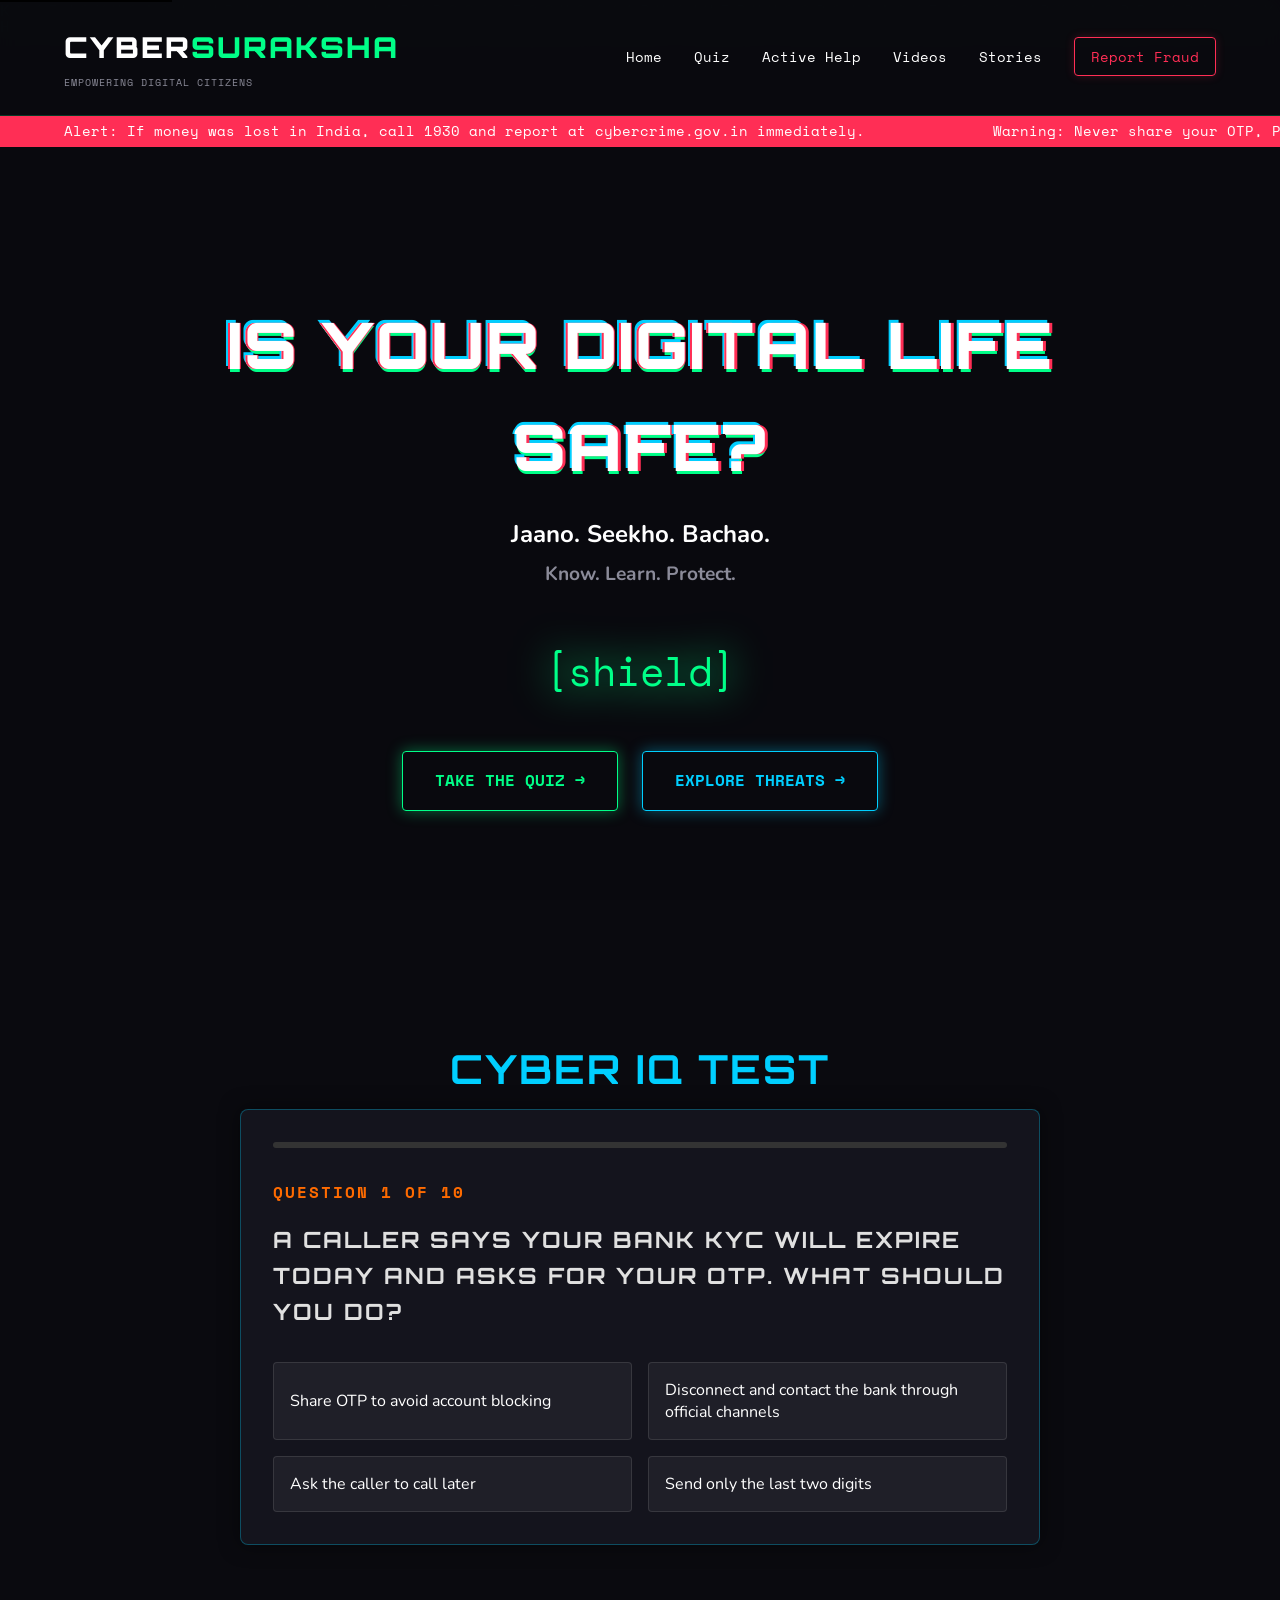
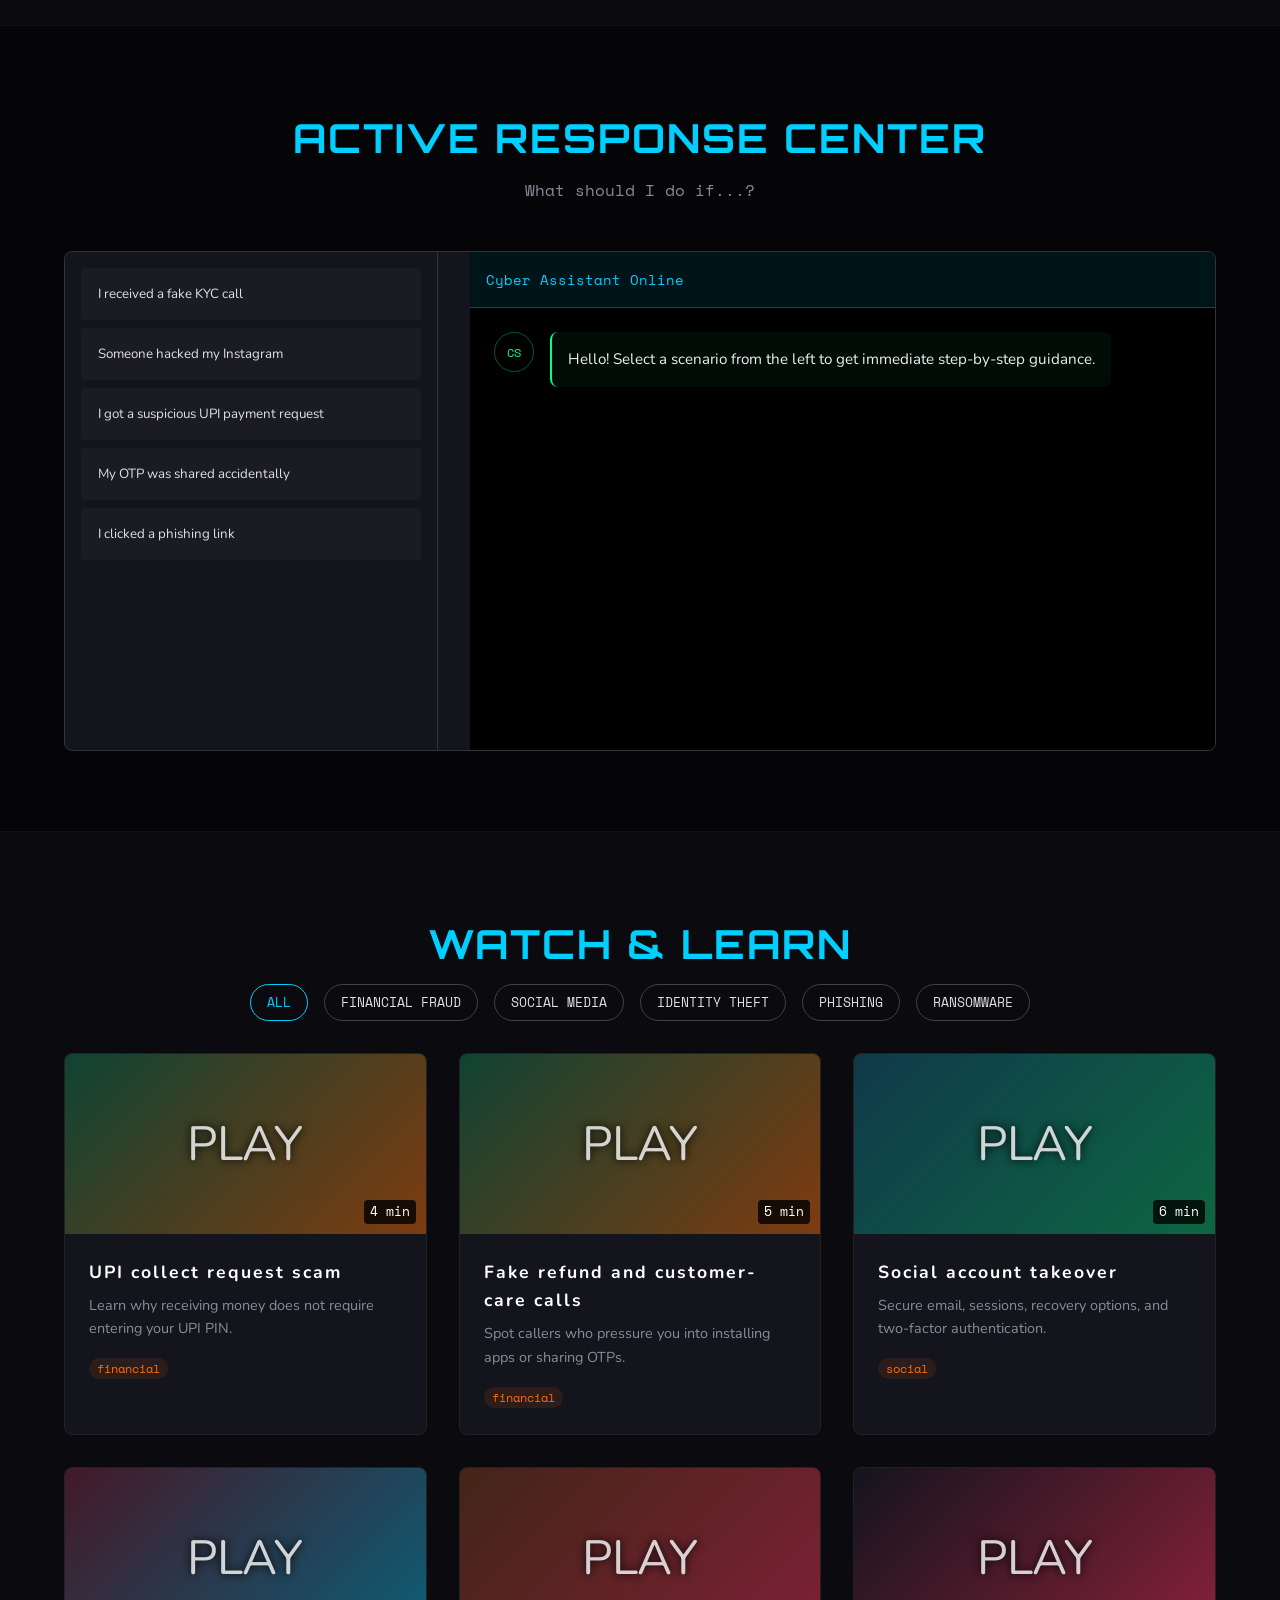
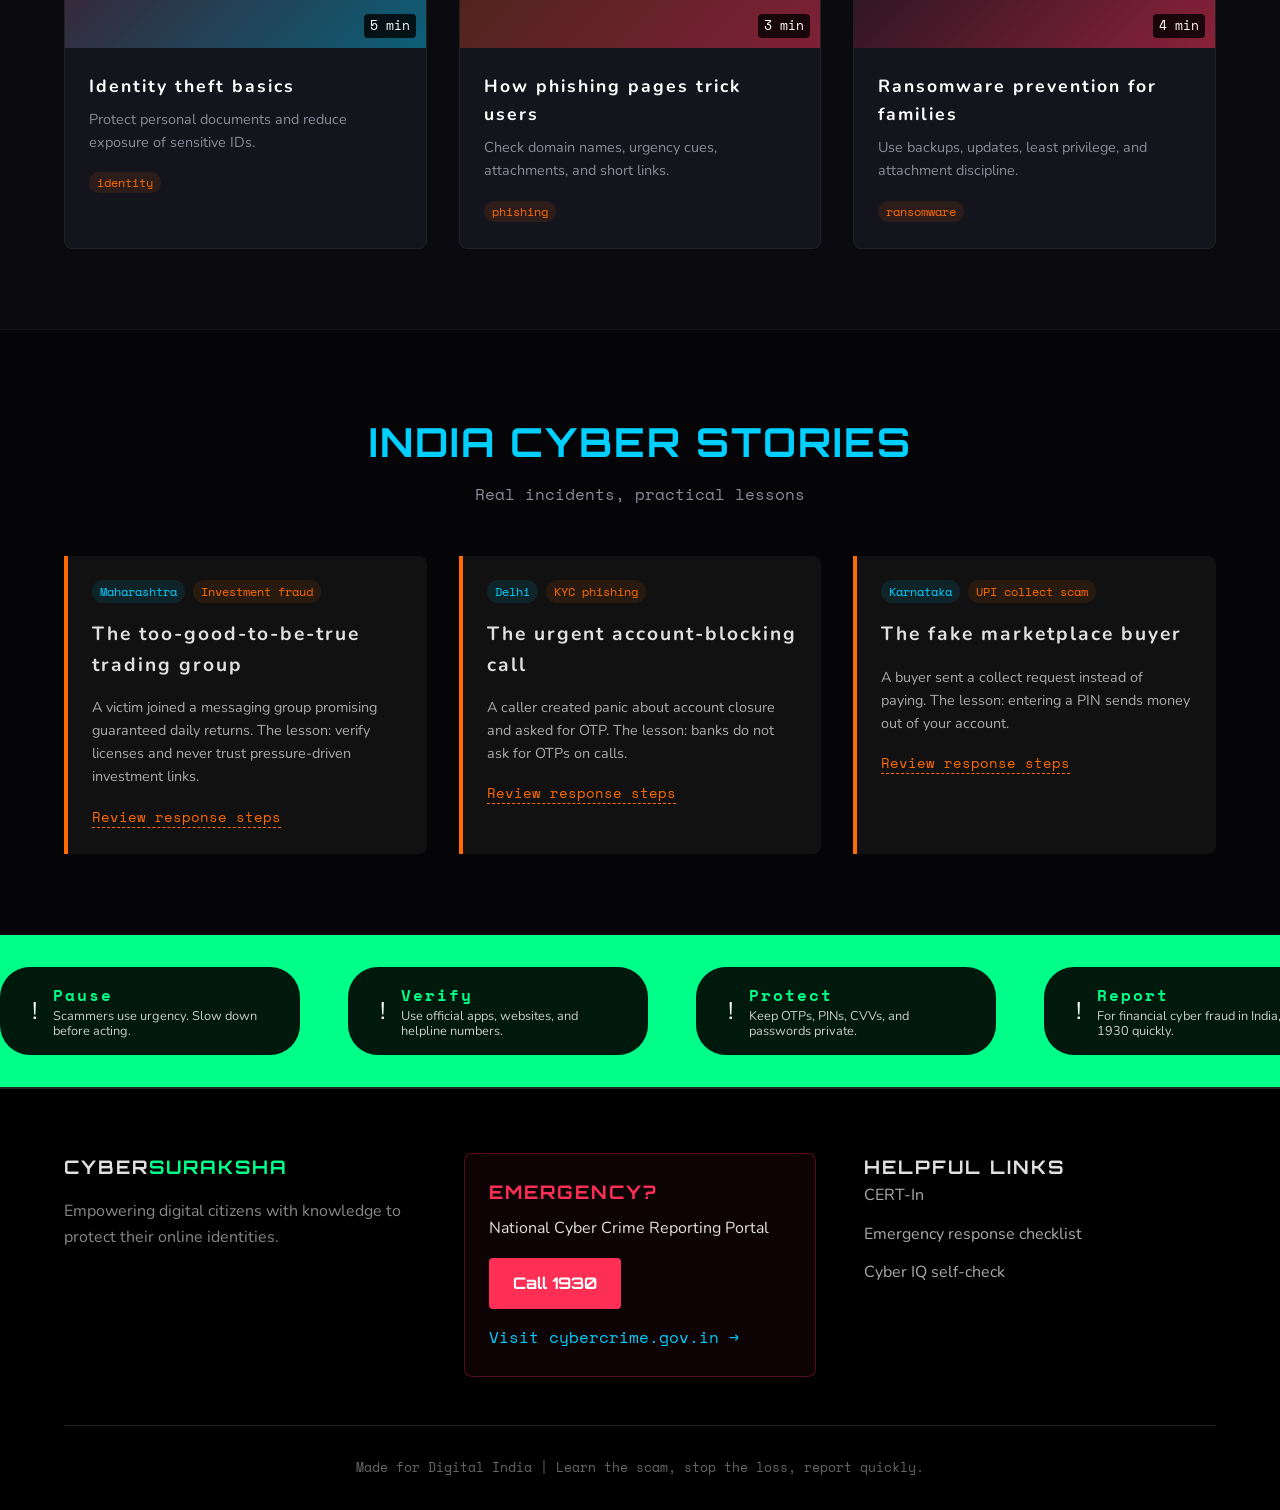
==== commit e30efe4d: "Fix CyberSuraksha static site functionality" ====
--- a/index.html
+++ b/index.html
@@ -1,101 +1,189 @@
-<!doctype html>
+﻿<!DOCTYPE html>
 <html lang="en">
-  <head>
-    <meta charset="UTF-8" />
-    <meta name="viewport" content="width=device-width, initial-scale=1.0" />
-    <title>CyberShield Nexus</title>
-    <link rel="preconnect" href="https://fonts.googleapis.com" />
-    <link rel="preconnect" href="https://fonts.gstatic.com" crossorigin />
-    <link
-      href="https://fonts.googleapis.com/css2?family=Inter:wght@400;500;700;800&family=Orbitron:wght@500;700;800&display=swap"
-      rel="stylesheet"
-    />
-    <link rel="stylesheet" href="./style.css" />
-  </head>
-  <body>
-    <div class="bg-grid"></div>
-    <header class="hero">
+<head>
+  <meta charset="UTF-8">
+  <meta name="viewport" content="width=device-width, initial-scale=1.0">
+  <title>CyberSuraksha | Is Your Digital Life Safe?</title>
+  <meta name="description" content="CyberSuraksha helps digital citizens protect their online identities with a Cyber IQ quiz, emergency response guidance, cyber safety videos, and real-world scam awareness.">
+  <meta name="keywords" content="cybersecurity, digital safety, phishing prevention, cyber fraud, India cybercrime">
+  <meta name="author" content="CyberSuraksha Team">
+  <meta name="theme-color" content="#1a1a2e">
+  <meta property="og:title" content="CyberSuraksha | Is Your Digital Life Safe?">
+  <meta property="og:description" content="Learn cybersecurity tips and protect yourself from digital threats.">
+  <meta property="og:type" content="website">
+  <link rel="preconnect" href="https://fonts.googleapis.com">
+  <link rel="preconnect" href="https://fonts.gstatic.com" crossorigin>
+  <link href="https://fonts.googleapis.com/css2?family=Orbitron:wght@400;700;900&family=Space+Mono:ital,wght@0,400;0,700;1,400&family=Nunito:wght@300;400;600;800&display=swap" rel="stylesheet">
+  <link rel="stylesheet" href="style.css">
+</head>
+<body>
+  <a href="#main-content" class="skip-to-main">Skip to main content</a>
+  <canvas id="matrixCanvas" aria-hidden="true"></canvas>
+
+  <nav class="navbar" aria-label="Main navigation">
+    <div class="logo-container">
+      <header>
+        <h1 id="site-logo" class="logo">
+          Cyber<span class="accent">Suraksha</span>
+          <span class="tagline">Empowering Digital Citizens</span>
+        </h1>
+      </header>
+    </div>
+
+    <ul class="nav-links" id="nav-links">
+      <li><a href="#home">Home</a></li>
+      <li><a href="#quiz">Quiz</a></li>
+      <li><a href="#help">Active Help</a></li>
+      <li><a href="#videos">Videos</a></li>
+      <li><a href="#stories">Stories</a></li>
+      <li><a href="#report" class="btn-report">Report Fraud</a></li>
+    </ul>
+
+    <button class="menu-toggle" id="mobile-menu" type="button" aria-label="Toggle mobile menu" aria-expanded="false" aria-controls="nav-links">
+      <span class="bar" aria-hidden="true"></span>
+      <span class="bar" aria-hidden="true"></span>
+      <span class="bar" aria-hidden="true"></span>
+    </button>
+  </nav>
+
+  <div class="ticker-wrap" role="region" aria-label="Cyber security alerts" aria-live="polite">
+    <div class="ticker" id="ticker" data-ticker-items='[
+      {"label": "Alert", "text": "If money was lost in India, call 1930 and report at cybercrime.gov.in immediately."},
+      {"label": "Warning", "text": "Never share your OTP, PIN, CVV, or screen-sharing access with anyone."},
+      {"label": "UPI Safety", "text": "Verify the receiver name and UPI ID before approving a payment."},
+      {"label": "Phishing", "text": "Do not open unknown links asking for KYC, rewards, refunds, or account verification."}
+    ]'></div>
+  </div>
+
+  <main id="main-content">
+    <section id="home" class="hero" aria-label="Hero section">
       <div class="hero-content">
-        <p class="badge">CYBERPUNK SECURITY EXPERIENCE</p>
-        <h1>CyberShield Nexus</h1>
-        <p>
-          Learn offensive and defensive cyber hygiene with an interactive quiz, talk
-          to an AI breach-response assistant, locate nearby police support, and track
-          trusted cybersecurity news in real time.
-        </p>
-        <a href="#quiz" class="cta">Start Exploring</a>
+        <h1 class="glitch" data-text="Is Your Digital Life Safe?" tabindex="0">Is Your Digital Life Safe?</h1>
+        <h2 class="subheadline">Jaano. Seekho. Bachao. <br> <span class="dim">Know. Learn. Protect.</span></h2>
+        <div class="shield-container">
+          <div class="shield-icon glow" role="img" aria-label="Security shield icon">[shield]</div>
+        </div>
+        <div class="cta-group">
+          <a href="#quiz" class="btn btn-primary" aria-label="Take the Cyber IQ Quiz">Take the Quiz &rarr;</a>
+          <a href="#videos" class="btn btn-secondary" aria-label="Explore cyber threats and solutions">Explore Threats &rarr;</a>
+        </div>
       </div>
-    </header>
+    </section>
 
-    <main class="container">
-      <section id="quiz" class="card">
-        <h2>Cybersecurity Quiz</h2>
-        <p>Test your awareness with practical cyber safety questions.</p>
-        <div id="quiz-container"></div>
-      </section>
+    <section id="quiz" class="section" aria-label="Cyber IQ Test quiz">
+      <div class="container">
+        <h2 class="section-title">Cyber IQ Test</h2>
+        <div class="quiz-container">
+          <div class="progress-bar-container">
+            <div class="progress-bar" id="quiz-progress" role="progressbar" aria-valuenow="0" aria-valuemin="0" aria-valuemax="100" aria-label="Quiz progress"></div>
+          </div>
+          <div id="quiz-content">
+            <div class="question-header">
+              <h3>Question <span id="q-num" aria-live="polite">1</span> of 10</h3>
+            </div>
+            <h4 id="question-text" class="question-text">Loading question...</h4>
+            <div id="options-container" class="options-grid" role="group" aria-label="Quiz answer options"></div>
+            <div id="feedback" class="feedback hidden" role="alert" aria-live="assertive"></div>
+          </div>
+          <div id="quiz-result" class="hidden" role="region" aria-label="Quiz results"></div>
+        </div>
+      </div>
+    </section>
 
-      <section id="ai-assistant" class="card">
-        <h2>AI Breach Response Assistant</h2>
-        <p>
-          Ask about phishing, account compromise, malware, incident response, and
-          prevention. AI responses now come from a secure backend API.
-        </p>
-        <div class="hint">
-          Backend security enabled: API key stays on server, with validation and
-          request limits.
+    <section id="help" class="section alt-bg" aria-label="Cyber response assistance">
+      <div class="container">
+        <h2 class="section-title">Active Response Center</h2>
+        <p class="section-subtitle">What should I do if...?</p>
+
+        <div class="chatbot-ui">
+          <div class="scenarios" role="group" aria-label="Cyber emergency scenarios">
+            <button class="scenario-btn" type="button" data-scenario="kyc">I received a fake KYC call</button>
+            <button class="scenario-btn" type="button" data-scenario="insta">Someone hacked my Instagram</button>
+            <button class="scenario-btn" type="button" data-scenario="upi">I got a suspicious UPI payment request</button>
+            <button class="scenario-btn" type="button" data-scenario="otp">My OTP was shared accidentally</button>
+            <button class="scenario-btn" type="button" data-scenario="link">I clicked a phishing link</button>
+          </div>
+
+          <div class="chat-window">
+            <div class="chat-header">Cyber Assistant Online</div>
+            <div class="chat-messages" id="chat-messages" role="log" aria-label="Chat conversation" aria-live="polite">
+              <div class="msg ai-msg">
+                <span class="avatar" aria-hidden="true">CS</span>
+                <div class="msg-content">Hello! Select a scenario from the left to get immediate step-by-step guidance.</div>
+              </div>
+            </div>
+            <div class="typing-indicator hidden" id="typing-indicator" role="status" aria-live="polite">
+              <p class="sr-only">Cyber Assistant is typing</p>
+              <span aria-hidden="true"></span><span aria-hidden="true"></span><span aria-hidden="true"></span>
+            </div>
+          </div>
         </div>
-        <div class="chat-box" id="chat-box"></div>
-        <div class="chat-input-row">
-          <input
-            id="chat-input"
-            type="text"
-            placeholder="Example: I clicked a suspicious link, what should I do now?"
-          />
-          <button id="send-btn">Send</button>
+      </div>
+    </section>
+
+    <section id="videos" class="section" aria-label="Educational videos">
+      <div class="container">
+        <h2 class="section-title">Watch & Learn</h2>
+        <div class="filter-bar" role="toolbar" aria-label="Video category filters">
+          <button class="filter-btn active" type="button" data-filter="all" aria-pressed="true">All</button>
+          <button class="filter-btn" type="button" data-filter="financial" aria-pressed="false">Financial Fraud</button>
+          <button class="filter-btn" type="button" data-filter="social" aria-pressed="false">Social Media</button>
+          <button class="filter-btn" type="button" data-filter="identity" aria-pressed="false">Identity Theft</button>
+          <button class="filter-btn" type="button" data-filter="phishing" aria-pressed="false">Phishing</button>
+          <button class="filter-btn" type="button" data-filter="ransomware" aria-pressed="false">Ransomware</button>
         </div>
-      </section>
+        <div class="video-grid" id="video-grid" aria-label="Video content grid"></div>
+      </div>
+    </section>
 
-      <section id="police" class="card">
-        <h2>Nearest Cyber Police Help</h2>
-        <p>
-          Use geolocation to find nearby police support points and open them directly
-          in maps.
-        </p>
-        <button id="locate-btn">Find Nearby Help</button>
-        <div id="location-result" class="result"></div>
-        <div id="stations-list" class="news-list"></div>
-        <ul class="resources">
-          <li>
-            National Cyber Crime Reporting Portal:
-            <a href="https://cybercrime.gov.in/" target="_blank" rel="noreferrer"
-              >cybercrime.gov.in</a
-            >
-          </li>
-          <li>
-            Cyber Crime Helpline (India): <strong>1930</strong>
-          </li>
-        </ul>
-      </section>
+    <section id="stories" class="section alt-bg" aria-label="Cyber crime stories from India">
+      <div class="container">
+        <h2 class="section-title">India Cyber Stories</h2>
+        <p class="section-subtitle">Real incidents, practical lessons</p>
+        <div class="stories-layout">
+          <div class="stories-feed" id="stories-feed" role="feed" aria-label="Stories feed"></div>
+        </div>
+      </div>
+    </section>
 
-      <section id="news" class="card">
-        <h2>Cybersecurity News Feed</h2>
-        <p>
-          Live headlines are fetched from Times of India, NDTV, and other reliable
-          sources through RSS feeds.
-        </p>
-        <button id="refresh-news-btn">Refresh News</button>
-        <div id="news-status" class="result"></div>
-        <div id="news-list" class="news-list"></div>
-      </section>
-    </main>
+    <section class="tips-carousel-section" aria-label="Cyber safety tips carousel">
+      <div class="tips-track" id="tips-track" aria-label="Scrollable tips"></div>
+    </section>
+  </main>
 
-    <footer class="footer">
-      <p>
-        Project Note: This is an educational frontend project. For emergency or legal
-        action, always contact official authorities.
-      </p>
-    </footer>
+  <footer id="report" class="footer">
+    <div class="container">
+      <div class="footer-grid">
+        <div class="footer-col branding">
+          <h3>Cyber<span class="accent">Suraksha</span></h3>
+          <p>Empowering digital citizens with knowledge to protect their online identities.</p>
+        </div>
 
-    <script src="./script.js"></script>
-  </body>
+        <div class="footer-col red-alert">
+          <h3>Emergency?</h3>
+          <p>National Cyber Crime Reporting Portal</p>
+          <a href="tel:1930" class="btn-call" aria-label="Call India's cyber crime hotline 1930">Call 1930</a>
+          <br>
+          <a href="https://cybercrime.gov.in" target="_blank" rel="noopener noreferrer" class="report-link" aria-label="Visit official cybercrime reporting portal">Visit cybercrime.gov.in &rarr;</a>
+        </div>
+
+        <div class="footer-col resources">
+          <h3>Helpful Links</h3>
+          <ul>
+            <li><a href="https://www.cert-in.org.in/" target="_blank" rel="noopener noreferrer" aria-label="Visit CERT-In official website">CERT-In</a></li>
+            <li><a href="#help">Emergency response checklist</a></li>
+            <li><a href="#quiz">Cyber IQ self-check</a></li>
+          </ul>
+        </div>
+      </div>
+
+      <div class="footer-bottom">
+        <p>Made for Digital India | Learn the scam, stop the loss, report quickly.</p>
+      </div>
+    </div>
+  </footer>
+
+  <script src="script.js" defer></script>
+</body>
 </html>
+
--- a/style.css
+++ b/style.css
@@ -1,230 +1,682 @@
+﻿html {
+  scroll-behavior: smooth;
+}
 :root {
-  --bg: #08030f;
-  --panel: #140a26;
-  --text: #f5f3ff;
-  --muted: #b0a6d9;
-  --primary: #00f0ff;
-  --accent: #ff2bd6;
-  --ok: #00ff99;
-  --danger: #ff5d7d;
-  --border: #3d1f57;
-  --glow: 0 0 20px rgba(0, 240, 255, 0.25), 0 0 30px rgba(255, 43, 214, 0.2);
+  --bg-dark: #0a0a0f;
+  --bg-darker: #050508;
+  --bg-panel: #14141d;
+  --neon-green: #00ff88;
+  --neon-blue: #00cfff;
+  --neon-orange: #ff6b00;
+  --neon-red: #ff2e55;
+  --text-main: #e0e0e0;
+  --text-dim: #8b8b99;
+  
+  --font-display: 'Orbitron', sans-serif;
+  --font-mono: 'Space Mono', monospace;
+  --font-body: 'Nunito', sans-serif;
 }
 
 * {
+  margin: 0;
+  padding: 0;
   box-sizing: border-box;
 }
 
 body {
-  margin: 0;
-  font-family: Inter, sans-serif;
-  background: radial-gradient(circle at 10% 20%, #260644, #090312 50%, #06020d);
-  color: var(--text);
-  min-height: 100vh;
-}
-
-.bg-grid {
+  background-color: var(--bg-dark);
+  color: var(--text-main);
+  font-family: var(--font-body);
+  overflow-x: hidden;
+  line-height: 1.6;
+}
+
+canvas#matrixCanvas {
   position: fixed;
-  inset: 0;
-  background-image: linear-gradient(rgba(0, 240, 255, 0.08) 1px, transparent 1px),
-    linear-gradient(90deg, rgba(255, 43, 214, 0.07) 1px, transparent 1px);
-  background-size: 32px 32px;
+  top: 0;
+  left: 0;
+  width: 100vw;
+  height: 100vh;
   z-index: -1;
+  opacity: 0.15;
+}
+
+h1, h2, h3, h4, .logo {
+  font-family: var(--font-display);
+  text-transform: uppercase;
+  letter-spacing: 2px;
+}
+
+.accent { color: var(--neon-green); }
+
+.ticker-wrap {
+  width: 100%;
+  background: var(--neon-red);
+  color: #fff;
+  padding: 5px 0;
+  overflow: hidden;
+  position: relative;
+  font-family: var(--font-mono);
+  font-size: 0.85rem;
+  z-index: 100;
+}
+
+.ticker {
+  display: flex;
+  white-space: nowrap;
+  animation: ticker 35s linear infinite;
+}
+
+.ticker__item { padding: 0 4rem; }
+
+@keyframes ticker {
+  0% { transform: translateX(100%); }
+  100% { transform: translateX(-100%); }
+}
+
+.navbar {
+  display: flex;
+  justify-content: space-between;
+  align-items: center;
+  padding: 1.5rem 5%;
+  background: rgba(10, 10, 15, 0.9);
+  backdrop-filter: blur(10px);
+  position: sticky;
+  top: 0;
+  z-index: 999;
+  border-bottom: 1px solid rgba(0, 255, 136, 0.2);
+}
+
+.logo { font-size: 1.8rem; font-weight: 900; color: #fff; }
+
+.nav-links {
+  display: flex;
+  list-style: none;
+  gap: 2rem;
+  align-items: center;
+}
+
+.nav-links a {
+  color: #fff;
+  text-decoration: none;
+  font-family: var(--font-mono);
+  font-size: 0.9rem;
+  transition: color 0.3s;
+}
+
+.nav-links a:hover { color: var(--neon-blue); }
+
+.btn-report {
+  background: transparent;
+  border: 1px solid var(--neon-red);
+  padding: 0.5rem 1rem;
+  color: var(--neon-red) !important;
+  border-radius: 4px;
+  box-shadow: 0 0 10px rgba(255, 46, 85, 0.2);
+  transition: all 0.3s ease;
+}
+
+.btn-report:hover {
+  background: var(--neon-red);
+  color: #fff !important;
+  box-shadow: 0 0 20px rgba(255, 46, 85, 0.6);
 }
 
 .hero {
-  padding: 3rem 1rem 2rem;
-}
-
-.hero-content {
-  max-width: 980px;
-  margin: 0 auto;
-}
-
-.badge {
+  min-height: 90vh;
+  display: flex;
+  align-items: center;
+  justify-content: center;
+  text-align: center;
+  padding: 2rem;
+}
+
+.glitch {
+  font-size: 4rem;
+  font-weight: 900;
+  color: #fff;
+  position: relative;
+  text-shadow: 0.05em 0 0 var(--neon-red), -0.025em -0.05em 0 var(--neon-blue),
+               0.025em 0.05em 0 var(--neon-green);
+  animation: glitch 2.5s infinite;
+}
+
+.glitch::before, .glitch::after {
+  content: attr(data-text);
+  position: absolute;
+  top: 0;
+  left: 0;
+  width: 100%;
+  height: 100%;
+}
+
+.glitch::before {
+  left: 2px;
+  text-shadow: -2px 0 var(--neon-red);
+  clip: rect(24px, 550px, 90px, 0);
+  animation: glitch-anim 3s infinite linear alternate-reverse;
+}
+
+.glitch::after {
+  left: -2px;
+  text-shadow: -2px 0 var(--neon-blue);
+  clip: rect(85px, 550px, 140px, 0);
+  animation: glitch-anim 2.5s infinite linear alternate-reverse;
+}
+
+@keyframes glitch-anim {
+  0% { clip: rect(2px, 9999px, 80px, 0); }
+  20% { clip: rect(62px, 9999px, 12px, 0); }
+  40% { clip: rect(102px, 9999px, 40px, 0); }
+  60% { clip: rect(15px, 9999px, 90px, 0); }
+  80% { clip: rect(88px, 9999px, 5px, 0); }
+  100% { clip: rect(33px, 9999px, 110px, 0); }
+}
+
+.subheadline {
+  font-family: var(--font-body);
+  font-size: 1.5rem;
+  margin-top: 1rem;
+  color: #fff;
+  text-transform: none;
+  letter-spacing: normal;
+}
+
+.subheadline .dim {
+  color: var(--text-dim);
+  font-size: 1.2rem;
+}
+
+.shield-container { margin: 3rem 0; }
+
+.shield-icon {
+  font-size: 5rem;
   display: inline-block;
-  margin: 0;
-  padding: 0.35rem 0.7rem;
-  border: 1px solid var(--accent);
-  border-radius: 999px;
-  color: var(--accent);
-  font-size: 0.85rem;
-  letter-spacing: 0.08em;
-}
-
-h1 {
-  margin: 0.75rem 0;
-  font-size: clamp(2rem, 5vw, 3.2rem);
-  font-family: Orbitron, Inter, sans-serif;
-  text-shadow: 0 0 12px rgba(0, 240, 255, 0.55);
-}
-
-h2 {
-  margin-top: 0;
-  font-family: Orbitron, Inter, sans-serif;
-  color: var(--primary);
-}
-
-.cta {
-  display: inline-block;
-  margin-top: 1rem;
-  background: linear-gradient(135deg, var(--primary), var(--accent));
-  color: #12061d;
+  filter: drop-shadow(0 0 20px var(--neon-green));
+  animation: pulse 2s infinite;
+}
+
+@keyframes pulse {
+  0% { transform: scale(1); filter: drop-shadow(0 0 20px rgba(0,255,136,0.6)); }
+  50% { transform: scale(1.1); filter: drop-shadow(0 0 40px rgba(0,255,136,1)); }
+  100% { transform: scale(1); filter: drop-shadow(0 0 20px rgba(0,255,136,0.6)); }
+}
+
+.cta-group {
+  display: flex;
+  gap: 1.5rem;
+  justify-content: center;
+}
+
+.btn {
+  padding: 1rem 2rem;
+  font-family: var(--font-mono);
   font-weight: 700;
   text-decoration: none;
-  border-radius: 10px;
-  padding: 0.75rem 1rem;
-  box-shadow: var(--glow);
-}
-
-.container {
-  max-width: 980px;
-  margin: 0 auto 3rem;
-  padding: 0 1rem;
+  text-transform: uppercase;
+  border-radius: 4px;
+  transition: all 0.3s;
+  cursor: pointer;
+}
+
+.btn-primary {
+  background: transparent;
+  color: var(--neon-green);
+  border: 1px solid var(--neon-green);
+  box-shadow: 0 0 15px rgba(0, 255, 136, 0.4);
+}
+
+.btn-primary:hover {
+  background: var(--neon-green);
+  color: var(--bg-dark);
+  box-shadow: 0 0 30px rgba(0, 255, 136, 0.8);
+}
+
+.btn-secondary {
+  background: transparent;
+  color: var(--neon-blue);
+  border: 1px solid var(--neon-blue);
+  box-shadow: 0 0 15px rgba(0, 207, 255, 0.4);
+}
+
+.btn-secondary:hover {
+  background: var(--neon-blue);
+  color: var(--bg-dark);
+  box-shadow: 0 0 30px rgba(0, 207, 255, 0.8);
+}
+
+.section { padding: 5rem 5%; }
+
+.alt-bg {
+  background: var(--bg-darker);
+  border-top: 1px solid rgba(255,255,255,0.05);
+  border-bottom: 1px solid rgba(255,255,255,0.05);
+}
+
+.container { max-width: 1200px; margin: 0 auto; }
+
+.section-title {
+  font-size: 2.5rem;
+  text-align: center;
+  margin-bottom: 0.5rem;
+  color: var(--neon-blue);
+}
+
+.section-subtitle {
+  text-align: center;
+  color: var(--text-dim);
+  font-family: var(--font-mono);
+  margin-bottom: 3rem;
+}
+
+.quiz-container {
+  background: var(--bg-panel);
+  border: 1px solid rgba(0, 207, 255, 0.3);
+  border-radius: 8px;
+  padding: 2rem;
+  max-width: 800px;
+  margin: 0 auto;
+  box-shadow: 0 0 20px rgba(0,0,0,0.5);
+}
+
+.progress-bar-container {
+  height: 6px;
+  background: #333;
+  border-radius: 3px;
+  margin-bottom: 2rem;
+  overflow: hidden;
+}
+
+.progress-bar {
+  height: 100%;
+  background: var(--neon-green);
+  width: 10%;
+  transition: width 0.4s ease;
+}
+
+.question-header h3 {
+  font-family: var(--font-mono);
+  font-size: 1rem;
+  color: var(--neon-orange);
+  margin-bottom: 1rem;
+}
+
+.question-text { font-size: 1.4rem; margin-bottom: 2rem; }
+
+.options-grid { display: grid; grid-template-columns: 1fr 1fr; gap: 1rem; }
+
+.option-btn {
+  background: rgba(255,255,255,0.05);
+  border: 1px solid rgba(255,255,255,0.1);
+  color: #fff;
+  padding: 1rem;
+  border-radius: 4px;
+  font-family: var(--font-body);
+  font-size: 1rem;
+  cursor: pointer;
+  text-align: left;
+  transition: all 0.2s;
+}
+
+.option-btn:hover {
+  background: rgba(0, 207, 255, 0.1);
+  border-color: var(--neon-blue);
+}
+
+.option-btn.correct { background: rgba(0, 255, 136, 0.2); border-color: var(--neon-green); }
+.option-btn.wrong { background: rgba(255, 46, 85, 0.2); border-color: var(--neon-red); animation: shake 0.5s; }
+
+.feedback { margin-top: 1.5rem; padding: 1rem; border-radius: 4px; font-family: var(--font-mono); display: none; }
+.feedback:not(.hidden) { display: block; }
+.feedback.correct { background: rgba(0, 255, 136, 0.1); color: var(--neon-green); border-left: 4px solid var(--neon-green); }
+.feedback.wrong { background: rgba(255, 46, 85, 0.1); color: var(--neon-red); border-left: 4px solid var(--neon-red); }
+
+@keyframes shake {
+  0%, 100% { transform: translateX(0); }
+  25% { transform: translateX(-10px); }
+  50% { transform: translateX(10px); }
+  75% { transform: translateX(-10px); }
+}
+
+#quiz-result { text-align: center; }
+.score-badge { font-family: var(--font-display); font-size: 2rem; color: var(--neon-green); margin: 1rem 0; text-shadow: 0 0 10px rgba(0,255,136,0.5); }
+.share-buttons { display: flex; gap: 1rem; justify-content: center; margin-top: 2rem; }
+.share-buttons .btn { border-color: #555; background: #222; color: #fff; }
+.share-buttons .btn:hover { background: #333; }
+
+.chatbot-ui {
   display: grid;
+  grid-template-columns: 1fr 2fr;
+  gap: 2rem;
+  background: var(--bg-panel);
+  border: 1px solid #333;
+  border-radius: 8px;
+  overflow: hidden;
+  height: 500px;
+}
+
+.scenarios {
+  padding: 1rem;
+  border-right: 1px solid #333;
+  display: flex;
+  flex-direction: column;
+  gap: 0.5rem;
+  overflow-y: auto;
+}
+
+.scenario-btn {
+  background: rgba(255,255,255,0.03);
+  border: 1px solid transparent;
+  color: var(--text-main);
+  text-align: left;
+  padding: 1rem;
+  border-radius: 4px;
+  cursor: pointer;
+  transition: all 0.3s;
+  font-family: var(--font-body);
+}
+
+.scenario-btn:hover, .scenario-btn.active {
+  background: rgba(255, 107, 0, 0.1);
+  border-color: var(--neon-orange);
+  color: var(--neon-orange);
+}
+
+.chat-window { display: flex; flex-direction: column; background: #000; }
+.chat-header {
+  padding: 1rem;
+  background: rgba(0, 207, 255, 0.1);
+  border-bottom: 1px solid rgba(0, 207, 255, 0.3);
+  font-family: var(--font-mono);
+  color: var(--neon-blue);
+  font-size: 0.9rem;
+}
+
+.chat-messages {
+  flex: 1;
+  padding: 1.5rem;
+  overflow-y: auto;
+  display: flex;
+  flex-direction: column;
   gap: 1rem;
 }
 
-.card {
-  background: linear-gradient(160deg, rgba(24, 11, 42, 0.95), rgba(8, 3, 15, 0.98));
-  border: 1px solid var(--border);
-  border-radius: 14px;
-  padding: 1rem;
-  box-shadow: var(--glow);
-}
-
-.hint,
-.result {
-  margin: 0.75rem 0;
-  color: var(--muted);
-  font-size: 0.9rem;
-}
-
-label {
-  font-size: 0.88rem;
-  color: var(--muted);
-}
-
-input,
-button {
-  font: inherit;
-}
-
-input {
+.msg { display: flex; gap: 1rem; align-items: flex-start; }
+.msg-content { background: #222; padding: 1rem; border-radius: 8px; font-size: 0.95rem; line-height: 1.5; color: #eee; }
+.ai-msg .msg-content { background: rgba(0, 255, 136, 0.05); border-left: 2px solid var(--neon-green); }
+.user-msg { flex-direction: row-reverse; }
+.user-msg .msg-content { background: rgba(0, 207, 255, 0.1); border-right: 2px solid var(--neon-blue); }
+.avatar { font-size: 1.5rem; }
+
+.typing-indicator { display: flex; gap: 5px; padding: 1rem 1.5rem; }
+.typing-indicator span {
+  width: 8px;
+  height: 8px;
+  background: var(--neon-green);
+  border-radius: 50%;
+  animation: typing 1.4s infinite ease-in-out both;
+}
+.typing-indicator span:nth-of-type(1) { animation-delay: -0.32s; }
+.typing-indicator span:nth-of-type(2) { animation-delay: -0.16s; }
+@keyframes typing { 0%, 80%, 100% { transform: scale(0); } 40% { transform: scale(1); } }
+.hidden { display: none !important; }
+
+.filter-bar { display: flex; justify-content: center; gap: 1rem; margin-bottom: 2rem; flex-wrap: wrap; }
+.filter-btn {
+  background: transparent;
+  border: 1px solid #444;
+  color: var(--text-main);
+  padding: 0.5rem 1rem;
+  border-radius: 20px;
+  cursor: pointer;
+  transition: all 0.3s;
+  font-family: var(--font-mono);
+  text-transform: uppercase;
+  font-size: 0.8rem;
+}
+.filter-btn.active, .filter-btn:hover { border-color: var(--neon-blue); color: var(--neon-blue); }
+
+.video-grid { display: grid; grid-template-columns: repeat(auto-fill, minmax(300px, 1fr)); gap: 2rem; }
+.video-card { background: var(--bg-panel); border: 1px solid #222; border-radius: 8px; overflow: hidden; transition: transform 0.3s, box-shadow 0.3s; }
+.video-card:hover { transform: translateY(-5px); box-shadow: 0 5px 15px rgba(0, 207, 255, 0.2); border-color: rgba(0, 207, 255, 0.5); }
+.vid-thumb { width: 100%; height: 180px; background-size: cover; background-position: center; position: relative; display: flex; align-items: center; justify-content: center; }
+.vid-thumb::after { content: 'PLAY'; font-size: 3rem; color: rgba(255,255,255,0.8); text-shadow: 0 0 10px #000; transition: color 0.3s; }
+.video-card:hover .vid-thumb::after { color: var(--neon-red); }
+.vid-badge { position: absolute; bottom: 10px; right: 10px; background: rgba(0,0,0,0.8); color: #fff; font-family: var(--font-mono); font-size: 0.8rem; padding: 2px 6px; border-radius: 4px; }
+.vid-info { padding: 1.5rem; }
+.vid-info h3 { font-size: 1.1rem; margin-bottom: 0.5rem; font-family: var(--font-body); text-transform: none; color: #fff; }
+.vid-info p { color: var(--text-dim); font-size: 0.9rem; margin-bottom: 1rem; }
+
+.stories-feed { display: grid; grid-template-columns: repeat(auto-fill, minmax(350px, 1fr)); gap: 2rem; }
+.story-card { background: #111; border-left: 4px solid var(--neon-orange); padding: 1.5rem; border-radius: 0 8px 8px 0; }
+.story-tags { display: flex; gap: 0.5rem; margin-bottom: 1rem; }
+.tag { font-family: var(--font-mono); font-size: 0.75rem; padding: 2px 8px; border-radius: 12px; }
+.tag.state { background: rgba(0,207,255,0.1); color: var(--neon-blue); }
+.tag.threat { background: rgba(255,107,0,0.1); color: var(--neon-orange); }
+.story-card h3 { font-size: 1.2rem; margin-bottom: 1rem; font-family: var(--font-body); text-transform: none; }
+.story-card p { font-size: 0.9rem; color: #aaa; margin-bottom: 1rem; }
+.read-more { color: var(--neon-orange); text-decoration: none; font-family: var(--font-mono); font-size: 0.9rem; border-bottom: 1px dashed var(--neon-orange); }
+
+.tips-carousel-section { background: var(--neon-green); padding: 2rem 0; overflow: hidden; position: relative; white-space: nowrap; }
+.tips-track { display: inline-flex; gap: 3rem; animation: scroll-tips 30s linear infinite; }
+.tip-card { background: rgba(0,0,0,0.9); color: #fff; padding: 1rem 2rem; border-radius: 30px; display: inline-flex; align-items: center; gap: 1rem; min-width: 300px; }
+.tip-icon { font-size: 1.5rem; }
+.tip-text h4 { font-family: var(--font-mono); font-size: 1rem; color: var(--neon-green); text-transform: none; margin-bottom: 0px; }
+.tip-text p { font-size: 0.8rem; color: #ccc; margin: 0; white-space: normal; line-height: 1.2;}
+@keyframes scroll-tips { 0% { transform: translateX(0); } 100% { transform: translateX(-50%); } }
+
+.footer { background: #000; padding: 4rem 5% 2rem; border-top: 2px solid #222; }
+.footer-grid { display: grid; grid-template-columns: repeat(auto-fit, minmax(250px, 1fr)); gap: 3rem; margin-bottom: 3rem; }
+.footer-col.branding p { color: #888; margin-top: 1rem; }
+.red-alert { background: rgba(255, 46, 85, 0.05); padding: 1.5rem; border: 1px solid rgba(255,46,85,0.3); border-radius: 8px; }
+.red-alert h3 { color: var(--neon-red); margin-bottom: 0.5rem; }
+.red-alert p { margin-bottom: 1rem; }
+.btn-call { display: inline-block; background: var(--neon-red); color: #fff; padding: 0.8rem 1.5rem; border-radius: 4px; text-decoration: none; font-family: var(--font-display); font-weight: bold; margin-bottom: 1rem; }
+.report-link { color: var(--neon-blue); text-decoration: none; font-family: var(--font-mono); }
+.resources ul { list-style: none; }
+.resources li { margin-bottom: 0.8rem; }
+.resources a { color: #aaa; text-decoration: none; transition: color 0.3s; }
+.resources a:hover { color: var(--neon-green); }
+.footer-bottom { text-align: center; padding-top: 2rem; border-top: 1px solid #222; color: #666; font-family: var(--font-mono); font-size: 0.8rem; }
+
+@media (max-width: 768px) {
+  .glitch { font-size: 2.5rem; }
+  .nav-links { display: none; }
+  .chatbot-ui { grid-template-columns: 1fr; height: auto; }
+  .scenarios { border-right: none; border-bottom: 1px solid #333; max-height: 200px; }
+  .options-grid { grid-template-columns: 1fr; }
+}
+
+.skip-to-main {
+  position: absolute;
+  top: -40px;
+  left: 0;
+  background: #000;
+  color: #fff;
+  padding: 0.5rem 0.75rem;
+  text-decoration: none;
+  z-index: 1000;
+}
+
+.skip-to-main:focus {
+  top: 0;
+}
+
+.sr-only {
+  position: absolute;
+  width: 1px;
+  height: 1px;
+  padding: 0;
+  margin: -1px;
+  overflow: hidden;
+  clip: rect(0, 0, 0, 0);
+  white-space: nowrap;
+  border: 0;
+}
+
+.logo-container header {
+  display: contents;
+}
+
+.tagline {
+  display: block;
+  color: var(--text-dim);
+  font-family: var(--font-mono);
+  font-size: 0.65rem;
+  font-weight: 400;
+  letter-spacing: 1px;
+  margin-top: 0.25rem;
+}
+
+.hero-content {
+  max-width: 920px;
+}
+
+.menu-toggle {
+  display: none;
+  width: 44px;
+  height: 44px;
+  border: 1px solid rgba(0, 255, 136, 0.35);
+  border-radius: 4px;
+  background: transparent;
+  cursor: pointer;
+  padding: 0.7rem;
+}
+
+.bar {
+  display: block;
   width: 100%;
-  margin-top: 0.4rem;
-  margin-bottom: 0.7rem;
-  background: rgba(8, 3, 15, 0.85);
-  color: var(--text);
-  border: 1px solid var(--border);
-  border-radius: 10px;
-  padding: 0.7rem;
-}
-
-button {
-  border: none;
-  border-radius: 10px;
-  padding: 0.6rem 0.9rem;
-  background: linear-gradient(135deg, var(--primary), var(--accent));
-  color: #12061d;
-  font-weight: 700;
-  cursor: pointer;
-  box-shadow: var(--glow);
-}
-
-.chat-box {
-  border: 1px solid var(--border);
-  border-radius: 10px;
-  background: rgba(8, 3, 15, 0.8);
-  height: 240px;
-  overflow: auto;
-  padding: 0.7rem;
-  margin-bottom: 0.7rem;
-}
-
-.chat-msg {
-  margin-bottom: 0.7rem;
-  line-height: 1.4;
-}
-
-.chat-msg.user strong {
-  color: var(--primary);
-}
-
-.chat-msg.assistant strong {
-  color: var(--ok);
-}
-
-.chat-input-row {
-  display: grid;
-  grid-template-columns: 1fr auto;
-  gap: 0.5rem;
-}
-
-.quiz-question {
-  padding: 0.75rem;
-  border: 1px solid var(--border);
-  border-radius: 10px;
-  margin-bottom: 0.75rem;
-}
-
-.quiz-options {
-  display: grid;
-  gap: 0.4rem;
-  margin-top: 0.4rem;
-}
-
-.quiz-option {
-  border: 1px solid var(--border);
-  border-radius: 8px;
-  padding: 0.5rem 0.7rem;
-  cursor: pointer;
-  background: rgba(10, 4, 19, 0.8);
-  color: var(--text);
-}
-
-.quiz-option.correct {
-  border-color: var(--ok);
-  background: rgba(52, 211, 153, 0.08);
-}
-
-.quiz-option.wrong {
-  border-color: var(--danger);
-  background: rgba(248, 113, 113, 0.08);
-}
-
-.resources {
-  margin: 0.6rem 0 0;
-  padding-left: 1.2rem;
-  color: var(--muted);
-}
-
-.resources a,
-.news-item a {
-  color: var(--primary);
-}
-
-.news-list {
-  display: grid;
-  gap: 0.65rem;
-}
-
-.news-item {
-  border: 1px solid var(--border);
-  border-radius: 10px;
-  padding: 0.75rem;
-  background: rgba(10, 4, 19, 0.7);
-}
-
-.news-source {
-  color: var(--muted);
-  font-size: 0.86rem;
-}
-
-.footer {
-  border-top: 1px solid var(--border);
-  color: var(--muted);
-  text-align: center;
-  font-size: 0.9rem;
-  padding: 1rem;
-}
+  height: 2px;
+  margin: 5px 0;
+  background: var(--neon-green);
+  transition: transform 0.2s ease, opacity 0.2s ease;
+}
+
+.menu-toggle.open .bar:nth-child(1) {
+  transform: translateY(7px) rotate(45deg);
+}
+
+.menu-toggle.open .bar:nth-child(2) {
+  opacity: 0;
+}
+
+.menu-toggle.open .bar:nth-child(3) {
+  transform: translateY(-7px) rotate(-45deg);
+}
+
+.glow {
+  color: var(--neon-green);
+}
+
+.shield-icon {
+  font-family: var(--font-mono);
+  font-size: 2.5rem;
+}
+
+a:focus-visible,
+button:focus-visible {
+  outline: 3px solid var(--neon-orange);
+  outline-offset: 4px;
+}
+
+.option-btn:disabled {
+  cursor: not-allowed;
+}
+
+.avatar {
+  min-width: 2.5rem;
+  height: 2.5rem;
+  border: 1px solid rgba(0, 255, 136, 0.35);
+  border-radius: 999px;
+  display: inline-flex;
+  align-items: center;
+  justify-content: center;
+  color: var(--neon-green);
+  font-family: var(--font-mono);
+  font-size: 0.75rem;
+}
+
+.vid-thumb-financial {
+  background: linear-gradient(135deg, rgba(0, 255, 136, 0.2), rgba(255, 107, 0, 0.45));
+}
+
+.vid-thumb-social {
+  background: linear-gradient(135deg, rgba(0, 207, 255, 0.2), rgba(0, 255, 136, 0.35));
+}
+
+.vid-thumb-identity {
+  background: linear-gradient(135deg, rgba(255, 46, 85, 0.2), rgba(0, 207, 255, 0.4));
+}
+
+.vid-thumb-phishing {
+  background: linear-gradient(135deg, rgba(255, 107, 0, 0.2), rgba(255, 46, 85, 0.45));
+}
+
+.vid-thumb-ransomware {
+  background: linear-gradient(135deg, rgba(20, 20, 29, 1), rgba(255, 46, 85, 0.5));
+}
+
+@media (max-width: 768px) {
+  .navbar {
+    align-items: flex-start;
+  }
+
+  .menu-toggle {
+    display: block;
+  }
+
+  .nav-links {
+    display: none;
+    position: absolute;
+    top: 100%;
+    left: 0;
+    right: 0;
+    flex-direction: column;
+    align-items: stretch;
+    gap: 0;
+    padding: 1rem 5%;
+    background: rgba(10, 10, 15, 0.98);
+    border-bottom: 1px solid rgba(0, 255, 136, 0.2);
+  }
+
+  .nav-links.open {
+    display: flex;
+  }
+
+  .nav-links li {
+    width: 100%;
+  }
+
+  .nav-links a {
+    display: block;
+    padding: 0.9rem 0;
+  }
+
+  .cta-group,
+  .share-buttons {
+    flex-direction: column;
+  }
+
+  .stories-feed {
+    grid-template-columns: 1fr;
+  }
+}
+
+@media (prefers-reduced-motion: reduce) {
+  html {
+    scroll-behavior: auto;
+  }
+
+  *,
+  *::before,
+  *::after {
+    animation-duration: 0.001ms !important;
+    animation-iteration-count: 1 !important;
+    transition-duration: 0.001ms !important;
+  }
+
+  canvas#matrixCanvas {
+    display: none;
+  }
+}
+
